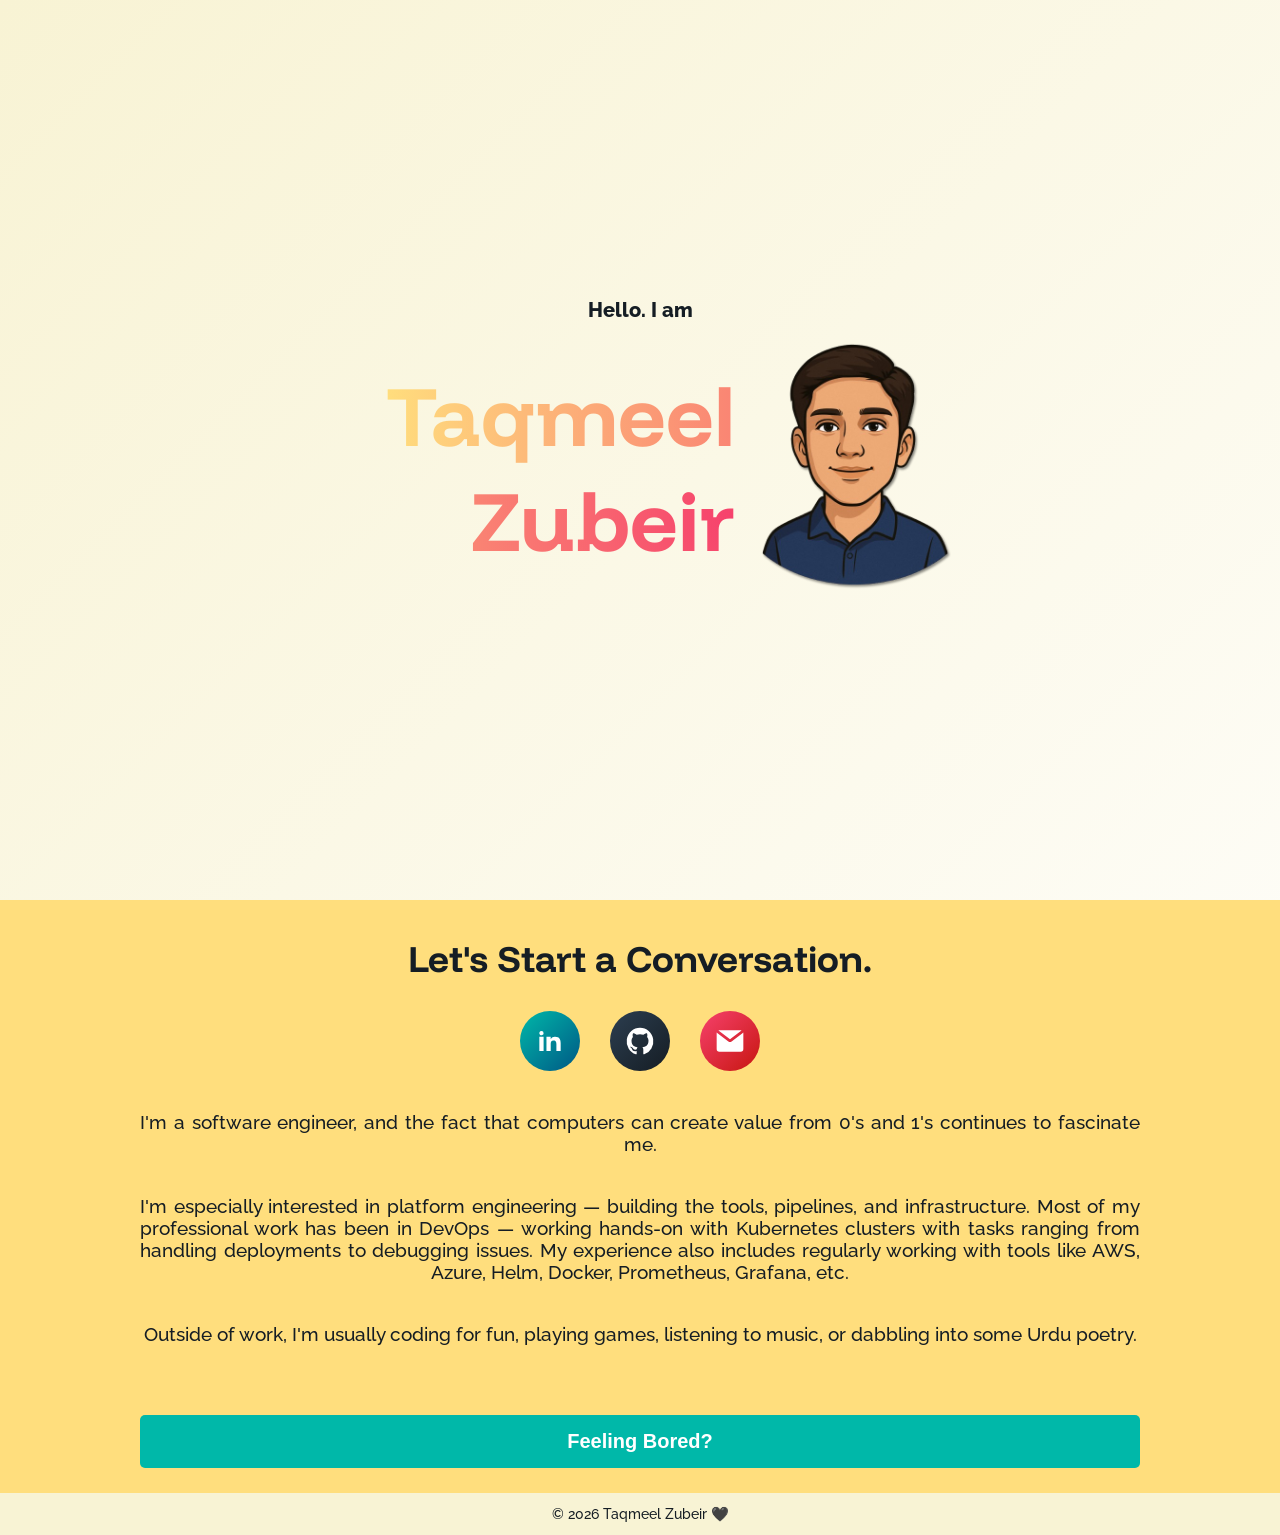
==== src/index.html @ 5e327a83 "feat(develop): update hero section with caricature" ====
<!DOCTYPE html>
<html lang="en">

<head>
    <meta charset="UTF-8" />
    <meta name="viewport" content="width=device-width, initial-scale=1.0" />
    <meta name="description" content="Taqmeel Zubeir - Software engineer passionate about creating value through code. Explore my work and connect with me." />
    <meta name="keywords" content="Taqmeel Zubeir, Software Engineer, Developer, DevOps, Programming" />
    <meta name="author" content="Taqmeel Zubeir" />
    <title>Taqmeel Zubeir</title>

    <link rel="icon" type="image/svg+xml" href="favicon.svg">
    <link rel="stylesheet" href="css/style.css">
    
    <link rel="canonical" href="https://taqmeelzube.ir">

    <link rel="preconnect" href="https://fonts.googleapis.com">
    <link rel="preconnect" href="https://fonts.gstatic.com" crossorigin>
    <link href="https://fonts.googleapis.com/css2?family=Funnel+Display:wght@800&family=Raleway:wght@100..900&display=swap" rel="stylesheet">

    <script type="application/ld+json">
        {
        "@context": "https://schema.org/",
        "@type": "Person",
        "name": "Taqmeel Zubeir",
        "url": "https://taqmeelzube.ir",
        "image": "",
        "sameAs": [
            "https://www.linkedin.com/in/taqmeel-zubeir",
            "https://github.com/z0o0p"
        ],
        "jobTitle": "Software Engineer"  
        }
    </script>
</head>

<body>
    <main>
        <section class="hero">
            <div class="container">
                <div class="hero-greeting">
                    <p>Hello. I am</p>
                </div>
                <div class="hero-main">
                    <div class="hero-content">
                        <h1><span class="name-gradient">Taqmeel Zubeir</span></h1>
                    </div>
                    <div class="hero-image">
                        <img src="assets/caricature.svg" id="bobble-head" alt="Taqmeel Zubeir caricature" />
                    </div>
                </div>
            </div>
        </section>

        <section class="cta">
            <div class="container">
                <h2>Let's Start a Conversation.</h2>
                <div class="cta-buttons">
                    <a href="https://linkedin.com/in/taqmeel-zubeir" class="cta-btn btn-linkedin" target="_blank" rel="noopener noreferrer" aria-label="Connect with me on LinkedIn"><svg class="w-[32px] h-[32px] text-gray-800 dark:text-white" aria-hidden="true" xmlns="http://www.w3.org/2000/svg" width="32" height="32" fill="currentColor" viewBox="0 0 24 24"><path fill-rule="evenodd" d="M12.51 8.796v1.697a3.738 3.738 0 0 1 3.288-1.684c3.455 0 4.202 2.16 4.202 4.97V19.5h-3.2v-5.072c0-1.21-.244-2.766-2.128-2.766-1.827 0-2.139 1.317-2.139 2.676V19.5h-3.19V8.796h3.168ZM7.2 6.106a1.61 1.61 0 0 1-.988 1.483 1.595 1.595 0 0 1-1.743-.348A1.607 1.607 0 0 1 5.6 4.5a1.601 1.601 0 0 1 1.6 1.606Z" clip-rule="evenodd"/><path d="M7.2 8.809H4V19.5h3.2V8.809Z"/></svg></a>
                    <a href="https://github.com/z0o0p" class="cta-btn btn-github" target="_blank" rel="noopener noreferrer" aria-label="View my GitHub profile"><svg class="w-[32px] h-[32px] text-gray-800 dark:text-white" aria-hidden="true" xmlns="http://www.w3.org/2000/svg" width="32" height="32" fill="currentColor" viewBox="0 0 24 24"><path fill-rule="evenodd" d="M12.006 2a9.847 9.847 0 0 0-6.484 2.44 10.32 10.32 0 0 0-3.393 6.17 10.48 10.48 0 0 0 1.317 6.955 10.045 10.045 0 0 0 5.4 4.418c.504.095.683-.223.683-.494 0-.245-.01-1.052-.014-1.908-2.78.62-3.366-1.21-3.366-1.21a2.711 2.711 0 0 0-1.11-1.5c-.907-.637.07-.621.07-.621.317.044.62.163.885.346.266.183.487.426.647.71.135.253.318.476.538.655a2.079 2.079 0 0 0 2.37.196c.045-.52.27-1.006.635-1.37-2.219-.259-4.554-1.138-4.554-5.07a4.022 4.022 0 0 1 1.031-2.75 3.77 3.77 0 0 1 .096-2.713s.839-.275 2.749 1.05a9.26 9.26 0 0 1 5.004 0c1.906-1.325 2.74-1.05 2.74-1.05.37.858.406 1.828.101 2.713a4.017 4.017 0 0 1 1.029 2.75c0 3.939-2.339 4.805-4.564 5.058a2.471 2.471 0 0 1 .679 1.897c0 1.372-.012 2.477-.012 2.814 0 .272.18.592.687.492a10.05 10.05 0 0 0 5.388-4.421 10.473 10.473 0 0 0 1.313-6.948 10.32 10.32 0 0 0-3.39-6.165A9.847 9.847 0 0 0 12.007 2Z" clip-rule="evenodd"/></svg></a>
                    <a href="mailto:talk@taqmeelzube.ir" class="cta-btn btn-email" aria-label="Send me an email"><svg class="w-[32px] h-[32px] text-gray-800 dark:text-white" aria-hidden="true" xmlns="http://www.w3.org/2000/svg" width="32" height="32" fill="currentColor" viewBox="0 0 24 24"><path d="M2.038 5.61A2.01 2.01 0 0 0 2 6v12a2 2 0 0 0 2 2h16a2 2 0 0 0 2-2V6c0-.12-.01-.238-.03-.352l-.866.65-7.89 6.032a2 2 0 0 1-2.429 0L2.884 6.288l-.846-.677Z"/><path d="M20.677 4.117A1.996 1.996 0 0 0 20 4H4c-.225 0-.44.037-.642.105l.758.607L12 10.742 19.9 4.7l.777-.583Z"/></svg></a>
                </div>
                <p>I'm a software engineer, and the fact that computers can create value from 0's and 1's continues to fascinate me.</p>
                <p>I'm especially interested in platform engineering — building the tools, pipelines, and infrastructure. Most of my professional work has been in DevOps — working hands-on with Kubernetes clusters with tasks ranging from handling deployments to debugging issues. My experience also includes regularly working with tools like AWS, Azure, Helm, Docker, Prometheus, Grafana, etc.</p>
                <p>Outside of work, I'm usually coding for fun, playing games, listening to music, or dabbling into some Urdu poetry.</p>
                <button class="bored-btn" onclick="toggleGame()" id="bored-button" aria-expanded="false">Feeling Bored?</button>
            </div>
        </section>

        <section class="game-section" id="game" aria-live="polite">
            <div class="container">
                <h2>Let's Play a Game.</h2>
                <p>It's a classic game of Tic-Tac-Toe. You are X, and I'm O.</p>
                <p class="disclaimer">I'll give you $100,000,000 in imaginary money if you win! **</p>
                <div class="tic-tac-toe" id="gameBoard" role="grid" aria-label="Tic-Tac-Toe game board">
                    <button class="cell" data-index="0" role="gridcell" aria-label="Row 1, Column 1"></button>
                    <button class="cell" data-index="1" role="gridcell" aria-label="Row 1, Column 2"></button>
                    <button class="cell" data-index="2" role="gridcell" aria-label="Row 1, Column 3"></button>
                    <button class="cell" data-index="3" role="gridcell" aria-label="Row 2, Column 1"></button>
                    <button class="cell" data-index="4" role="gridcell" aria-label="Row 2, Column 2"></button>
                    <button class="cell" data-index="5" role="gridcell" aria-label="Row 2, Column 3"></button>
                    <button class="cell" data-index="6" role="gridcell" aria-label="Row 3, Column 1"></button>
                    <button class="cell" data-index="7" role="gridcell" aria-label="Row 3, Column 2"></button>
                    <button class="cell" data-index="8" role="gridcell" aria-label="Row 3, Column 3"></button>
                </div>
                <div class="game-status" id="gameStatus" aria-live="assertive">Your turn! You are X</div>
                <button class="reset-btn" onclick="resetGame()">Reset Game</button>
                <p><small>** The game is just for fun — no actual money is being given away.</small></p>
            </div>
        </section>

        <footer>
            <p>©️ <span id="copyright-year"></span> Taqmeel Zubeir 🖤</p>
        </footer>
    </main>

    <script src="js/tictactoe.js"></script>
    <script src="js/main.js"></script>
</body>

</html>
---- src/css/style.css ----
:root {
    --cream: #F8F3D4;
    --red: #F6416C;
    --red-dark: #C71610;
    --teal: #00B8A9;
    --blue: #005885;
    --blue-dark: #2C3E50;
    --tarmac: #151D24;
    --yellow: #FFDE7D;
}

* {
    box-sizing: border-box;
    margin: 0;
    padding: 0;
}

body {
    background: linear-gradient(135deg, var(--cream), white);
    color: var(--tarmac);
    font-family: "Raleway", sans-serif;
    font-weight: 500;
    overflow-x: hidden;
}

footer {
    background-color: var(--cream);
    font-size: 0.9rem;
    font-weight: 500;
    padding: 12px;
    text-align: center;
}

html {
    scroll-behavior: smooth;
}

.bored-btn {
    background: var(--teal);
    border-radius: 5px;
    border: none;
    color: white;
    cursor: pointer;
    font-size: 1.25rem;
    font-weight: 800;
    margin-top: 30px;
    max-width: 1000px;
    padding: 15px;
    transition: transform 0.3s ease;
    width: 100%;
}

.bored-btn.hidden {
    opacity: 0;
    pointer-events: none;
}

.bored-btn:hover {
    transform: scale(1.02);
}

.btn-email {
    background: linear-gradient(135deg, var(--red), var(--red-dark));
}

.btn-github {
    background: linear-gradient(135deg, var(--blue-dark), var(--tarmac));
}

.btn-linkedin {
    background: linear-gradient(135deg, var(--teal), var(--blue));
}

.cell {
    align-items: center;
    background: white;
    border-radius: 12px;
    border: 2px solid var(--teal);
    cursor: pointer;
    display: flex;
    font-family: "Funnel Display", sans-serif;
    font-size: 2rem;
    font-weight: 600;
    height: 90px;
    justify-content: center;
    transition: transform 0.3s ease;
    width: 90px;
    -webkit-tap-highlight-color: transparent;
}

.cell.o {
    color: var(--teal);
}

.cell.win {
    background: var(--cream);
    box-shadow: 0 0 10px 3px var(--teal);
    transform: scale(1.025);
}

.cell.x {
    color: var(--red);
}

.cell:active {
    background: var(--cream);
    transform: scale(1.05);
}

.container {
    margin: 0 auto;
    max-width: 1200px;
    padding: 35px 22px 25px;
    text-align: center;
}

.cta {
    background: var(--yellow);
}

.cta h2 {
    font-family: "Funnel Display", sans-serif;
    font-size: 2.3rem;
    font-weight: 700;
}

.cta p {
    font-size: 1.2rem;
    margin: 40px auto;
    max-width: 1000px;
    text-align: justify;
    text-align-last: center;
}

.cta-btn {
    align-items: center;
    border-radius: 50%;
    color: white;
    display: inline-flex;
    height: 60px;
    justify-content: center;
    transition: transform 0.3s ease;
    width: 60px;
}

.cta-btn:hover {
    transform: scale(1.1);
}

.cta-buttons {
    display: flex;
    flex-wrap: wrap;
    gap: 30px;
    justify-content: center;
    margin: 30px 0;
}

.cta-buttons a {
    text-decoration: none;
}

.game-section {
    background-color: white;
    max-height: 0;
    opacity: 0;
    overflow: hidden;
    text-align: center;
    transition: all 0.5s ease;
}

.game-section h2 {
    color: var(--teal);
    font-family: "Funnel Display", sans-serif;
    font-size: 2.3rem;
    font-weight: 700;
    margin-bottom: 25px;
}

.game-section p {
    font-size: 1.2rem;
}

.game-section.active {
    max-height: 800px;
    opacity: 1;
}

.game-status {
    font-size: 1.15rem;
    font-weight: 800;
    margin: 15px;
}

.hero {
    align-items: center;
    display: flex;
    font-family: "Funnel Display", sans-serif;
    font-weight: 800;
    height: 100vh;
    justify-content: center;
}

.hero h1 {
    margin: 0;
    transition: background-position 0.2s ease;
}

.hero .container {
    align-items: center;
    display: flex;
    flex-direction: column;
    justify-content: center;
}

.hero-content {
    text-align: right;
    display: flex;
    flex-direction: column;
    justify-content: center;
}

.hero-greeting {
    font-family: "Raleway", sans-serif;
    font-size: 1.25rem;
    margin: 0;
    text-align: center;
}

.hero-image {
    display: flex;
    align-items: center;
    justify-content: center;
}

.hero-main {
    align-items: center;
    display: flex;
    gap: 1.5rem;
    justify-content: center;
    max-width: 625px;
}

#bobble-head {
    height: auto;
    max-height: 50vh;
    max-width: 35vh;
    width: 100%;
}

@media (max-width: 768px) {
    .hero-content {
        text-align: center;
    }

    .hero-image {
        display: none;
    }
}

.name-gradient {
    background: radial-gradient(circle, var(--red), var(--yellow));
    background-size: 200%;
    background-repeat: no-repeat;
    background-clip: text;
    -webkit-background-clip: text;
    -webkit-text-fill-color: transparent;
    font-size: clamp(4.5rem, 10vw, 5.25rem);
    animation: fadeInOnce 2.5s ease-out forwards;
}

.reset-btn {
    background: var(--red);
    border-radius: 5px;
    border: none;
    color: white;
    cursor: pointer;
    font-size: 1.25rem;
    font-weight: 800;
    margin: 10px;
    max-width: 300px;
    padding: 15px;
    width: 75%;
}

.tic-tac-toe {
    display: grid;
    gap: 10px;
    grid-template-columns: repeat(3, 1fr);
    margin: 25px auto;
    max-width: 300px;
}

@keyframes fadeInOnce {
    0% {
        opacity: 0;
        transform: translateY(20px);
    }

    100% {
        opacity: 1;
        transform: translateY(0);
    }
}
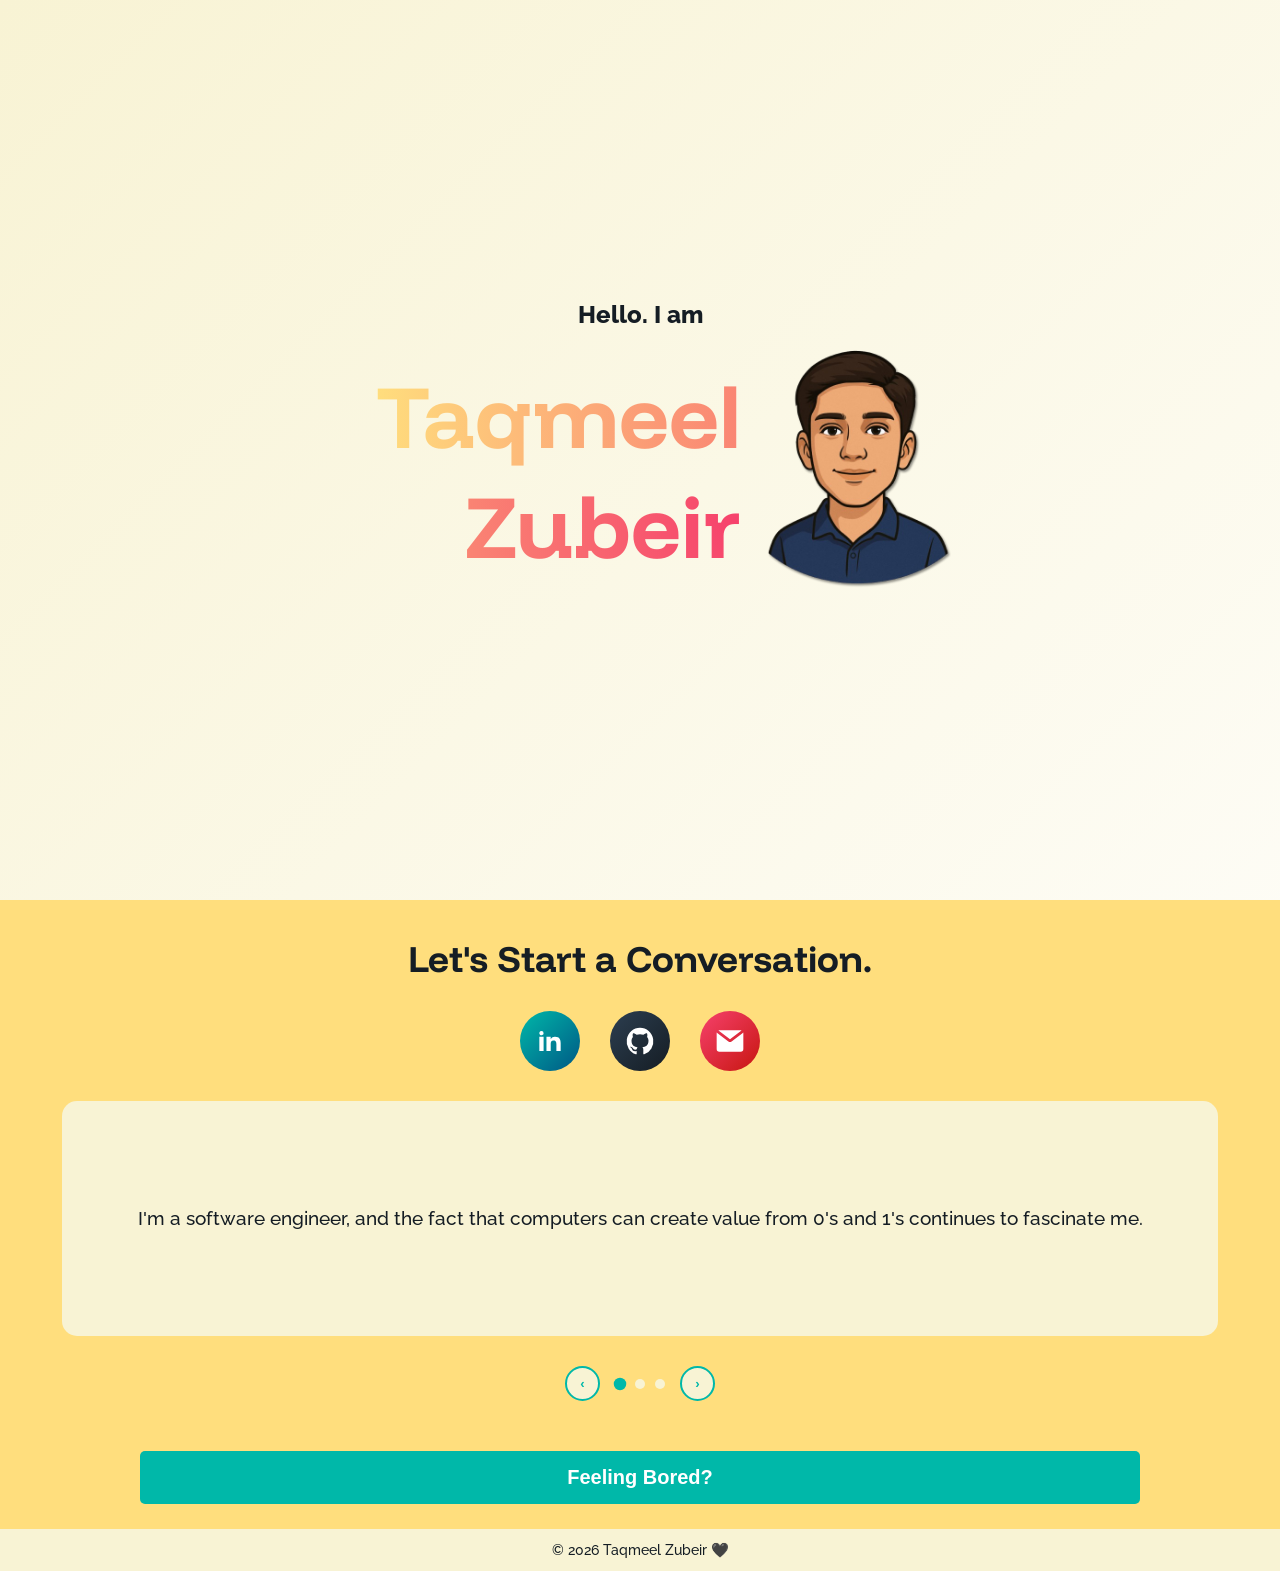
==== commit d12a7af6: "feat(develop): add carousel cards for cta section" ====
--- a/src/index.html
+++ b/src/index.html
@@ -56,14 +56,32 @@
             <div class="container">
                 <h2>Let's Start a Conversation.</h2>
                 <div class="cta-buttons">
-                    <a href="https://linkedin.com/in/taqmeel-zubeir" class="cta-btn btn-linkedin" target="_blank" rel="noopener noreferrer" aria-label="Connect with me on LinkedIn"><svg class="w-[32px] h-[32px] text-gray-800 dark:text-white" aria-hidden="true" xmlns="http://www.w3.org/2000/svg" width="32" height="32" fill="currentColor" viewBox="0 0 24 24"><path fill-rule="evenodd" d="M12.51 8.796v1.697a3.738 3.738 0 0 1 3.288-1.684c3.455 0 4.202 2.16 4.202 4.97V19.5h-3.2v-5.072c0-1.21-.244-2.766-2.128-2.766-1.827 0-2.139 1.317-2.139 2.676V19.5h-3.19V8.796h3.168ZM7.2 6.106a1.61 1.61 0 0 1-.988 1.483 1.595 1.595 0 0 1-1.743-.348A1.607 1.607 0 0 1 5.6 4.5a1.601 1.601 0 0 1 1.6 1.606Z" clip-rule="evenodd"/><path d="M7.2 8.809H4V19.5h3.2V8.809Z"/></svg></a>
-                    <a href="https://github.com/z0o0p" class="cta-btn btn-github" target="_blank" rel="noopener noreferrer" aria-label="View my GitHub profile"><svg class="w-[32px] h-[32px] text-gray-800 dark:text-white" aria-hidden="true" xmlns="http://www.w3.org/2000/svg" width="32" height="32" fill="currentColor" viewBox="0 0 24 24"><path fill-rule="evenodd" d="M12.006 2a9.847 9.847 0 0 0-6.484 2.44 10.32 10.32 0 0 0-3.393 6.17 10.48 10.48 0 0 0 1.317 6.955 10.045 10.045 0 0 0 5.4 4.418c.504.095.683-.223.683-.494 0-.245-.01-1.052-.014-1.908-2.78.62-3.366-1.21-3.366-1.21a2.711 2.711 0 0 0-1.11-1.5c-.907-.637.07-.621.07-.621.317.044.62.163.885.346.266.183.487.426.647.71.135.253.318.476.538.655a2.079 2.079 0 0 0 2.37.196c.045-.52.27-1.006.635-1.37-2.219-.259-4.554-1.138-4.554-5.07a4.022 4.022 0 0 1 1.031-2.75 3.77 3.77 0 0 1 .096-2.713s.839-.275 2.749 1.05a9.26 9.26 0 0 1 5.004 0c1.906-1.325 2.74-1.05 2.74-1.05.37.858.406 1.828.101 2.713a4.017 4.017 0 0 1 1.029 2.75c0 3.939-2.339 4.805-4.564 5.058a2.471 2.471 0 0 1 .679 1.897c0 1.372-.012 2.477-.012 2.814 0 .272.18.592.687.492a10.05 10.05 0 0 0 5.388-4.421 10.473 10.473 0 0 0 1.313-6.948 10.32 10.32 0 0 0-3.39-6.165A9.847 9.847 0 0 0 12.007 2Z" clip-rule="evenodd"/></svg></a>
-                    <a href="mailto:talk@taqmeelzube.ir" class="cta-btn btn-email" aria-label="Send me an email"><svg class="w-[32px] h-[32px] text-gray-800 dark:text-white" aria-hidden="true" xmlns="http://www.w3.org/2000/svg" width="32" height="32" fill="currentColor" viewBox="0 0 24 24"><path d="M2.038 5.61A2.01 2.01 0 0 0 2 6v12a2 2 0 0 0 2 2h16a2 2 0 0 0 2-2V6c0-.12-.01-.238-.03-.352l-.866.65-7.89 6.032a2 2 0 0 1-2.429 0L2.884 6.288l-.846-.677Z"/><path d="M20.677 4.117A1.996 1.996 0 0 0 20 4H4c-.225 0-.44.037-.642.105l.758.607L12 10.742 19.9 4.7l.777-.583Z"/></svg></a>
+                    <a href="https://linkedin.com/in/taqmeel-zubeir" class="cta-button button-linkedin" target="_blank" rel="noopener noreferrer" aria-label="Connect with me on LinkedIn"><svg class="w-[32px] h-[32px] text-gray-800 dark:text-white" aria-hidden="true" xmlns="http://www.w3.org/2000/svg" width="32" height="32" fill="currentColor" viewBox="0 0 24 24"><path fill-rule="evenodd" d="M12.51 8.796v1.697a3.738 3.738 0 0 1 3.288-1.684c3.455 0 4.202 2.16 4.202 4.97V19.5h-3.2v-5.072c0-1.21-.244-2.766-2.128-2.766-1.827 0-2.139 1.317-2.139 2.676V19.5h-3.19V8.796h3.168ZM7.2 6.106a1.61 1.61 0 0 1-.988 1.483 1.595 1.595 0 0 1-1.743-.348A1.607 1.607 0 0 1 5.6 4.5a1.601 1.601 0 0 1 1.6 1.606Z" clip-rule="evenodd"/><path d="M7.2 8.809H4V19.5h3.2V8.809Z"/></svg></a>
+                    <a href="https://github.com/z0o0p" class="cta-button button-github" target="_blank" rel="noopener noreferrer" aria-label="View my GitHub profile"><svg class="w-[32px] h-[32px] text-gray-800 dark:text-white" aria-hidden="true" xmlns="http://www.w3.org/2000/svg" width="32" height="32" fill="currentColor" viewBox="0 0 24 24"><path fill-rule="evenodd" d="M12.006 2a9.847 9.847 0 0 0-6.484 2.44 10.32 10.32 0 0 0-3.393 6.17 10.48 10.48 0 0 0 1.317 6.955 10.045 10.045 0 0 0 5.4 4.418c.504.095.683-.223.683-.494 0-.245-.01-1.052-.014-1.908-2.78.62-3.366-1.21-3.366-1.21a2.711 2.711 0 0 0-1.11-1.5c-.907-.637.07-.621.07-.621.317.044.62.163.885.346.266.183.487.426.647.71.135.253.318.476.538.655a2.079 2.079 0 0 0 2.37.196c.045-.52.27-1.006.635-1.37-2.219-.259-4.554-1.138-4.554-5.07a4.022 4.022 0 0 1 1.031-2.75 3.77 3.77 0 0 1 .096-2.713s.839-.275 2.749 1.05a9.26 9.26 0 0 1 5.004 0c1.906-1.325 2.74-1.05 2.74-1.05.37.858.406 1.828.101 2.713a4.017 4.017 0 0 1 1.029 2.75c0 3.939-2.339 4.805-4.564 5.058a2.471 2.471 0 0 1 .679 1.897c0 1.372-.012 2.477-.012 2.814 0 .272.18.592.687.492a10.05 10.05 0 0 0 5.388-4.421 10.473 10.473 0 0 0 1.313-6.948 10.32 10.32 0 0 0-3.39-6.165A9.847 9.847 0 0 0 12.007 2Z" clip-rule="evenodd"/></svg></a>
+                    <a href="mailto:talk@taqmeelzube.ir" class="cta-button button-email" aria-label="Send me an email"><svg class="w-[32px] h-[32px] text-gray-800 dark:text-white" aria-hidden="true" xmlns="http://www.w3.org/2000/svg" width="32" height="32" fill="currentColor" viewBox="0 0 24 24"><path d="M2.038 5.61A2.01 2.01 0 0 0 2 6v12a2 2 0 0 0 2 2h16a2 2 0 0 0 2-2V6c0-.12-.01-.238-.03-.352l-.866.65-7.89 6.032a2 2 0 0 1-2.429 0L2.884 6.288l-.846-.677Z"/><path d="M20.677 4.117A1.996 1.996 0 0 0 20 4H4c-.225 0-.44.037-.642.105l.758.607L12 10.742 19.9 4.7l.777-.583Z"/></svg></a>
                 </div>
-                <p>I'm a software engineer, and the fact that computers can create value from 0's and 1's continues to fascinate me.</p>
-                <p>I'm especially interested in platform engineering — building the tools, pipelines, and infrastructure. Most of my professional work has been in DevOps — working hands-on with Kubernetes clusters with tasks ranging from handling deployments to debugging issues. My experience also includes regularly working with tools like AWS, Azure, Helm, Docker, Prometheus, Grafana, etc.</p>
-                <p>Outside of work, I'm usually coding for fun, playing games, listening to music, or dabbling into some Urdu poetry.</p>
-                <button class="bored-btn" onclick="toggleGame()" id="bored-button" aria-expanded="false">Feeling Bored?</button>
+                <div class="carousel">
+                    <div class="carousel-card" id="passion-card">
+                        <p>I'm a software engineer, and the fact that computers can create value from 0's and 1's continues to fascinate me.</p>
+                    </div>
+                    <div class="carousel-card" id="expertise-card">
+                        <p>I'm especially interested in platform engineering — building the tools, pipelines, and infrastructure. Most of my professional work has been in DevOps — working hands-on with Kubernetes clusters with tasks ranging from handling deployments to debugging issues. My experience also includes regularly working with tools like AWS, Azure, Helm, Docker, Prometheus, Grafana, etc.</p>
+                    </div>
+                    <div class="carousel-card" id="interests-card">
+                        <p>Outside of work, I'm usually coding for fun, playing games, listening to music, or dabbling into some Urdu poetry.</p>
+                    </div>
+                </div>
+                <div class="nav-bar">
+                    <button class="nav-button" onclick="changeCarouselCurrentSlide(-1)">‹</button>
+                    <div class="carousel-dots">
+                        <button class="dot active" id="passion-dot"></button>
+                        <button class="dot" id="expertise-dot"></button>
+                        <button class="dot" id="interests-dot"></button>
+                    </div>
+                    <button class="nav-button" onclick="changeCarouselCurrentSlide(1)">›</button>
+                </div>
+                <button class="bored-button" onclick="toggleGame()" id="bored-button" aria-expanded="false">Feeling Bored?</button>
+                </div>
             </div>
         </section>
 
@@ -84,7 +102,7 @@
                     <button class="cell" data-index="8" role="gridcell" aria-label="Row 3, Column 3"></button>
                 </div>
                 <div class="game-status" id="gameStatus" aria-live="assertive">Your turn! You are X</div>
-                <button class="reset-btn" onclick="resetGame()">Reset Game</button>
+                <button class="reset-button" onclick="resetGame()">Reset Game</button>
                 <p><small>** The game is just for fun — no actual money is being given away.</small></p>
             </div>
         </section>
--- a/src/css/style.css
+++ b/src/css/style.css
@@ -35,39 +35,40 @@
     scroll-behavior: smooth;
 }
 
-.bored-btn {
+.bored-button {
     background: var(--teal);
     border-radius: 5px;
     border: none;
     color: white;
     cursor: pointer;
+    display: block;
     font-size: 1.25rem;
     font-weight: 800;
-    margin-top: 30px;
+    margin: 50px auto 0;
     max-width: 1000px;
     padding: 15px;
     transition: transform 0.3s ease;
     width: 100%;
 }
 
-.bored-btn.hidden {
+.bored-button.hidden {
     opacity: 0;
     pointer-events: none;
 }
 
-.bored-btn:hover {
+.bored-button:hover {
     transform: scale(1.02);
 }
 
-.btn-email {
+.button-email {
     background: linear-gradient(135deg, var(--red), var(--red-dark));
 }
 
-.btn-github {
+.button-github {
     background: linear-gradient(135deg, var(--blue-dark), var(--tarmac));
 }
 
-.btn-linkedin {
+.button-linkedin {
     background: linear-gradient(135deg, var(--teal), var(--blue));
 }
 
@@ -114,6 +115,30 @@
     text-align: center;
 }
 
+.carousel {
+    margin: 0 auto 30px;
+}
+
+.carousel-card {
+    align-items: center;
+    background: var(--cream);
+    border-radius: 15px;
+    display: flex;
+    font-size: 1.2rem;
+    height: 235px;
+    justify-content: center;
+    line-height: 1.75;
+    padding: 25px;
+    position: relative;
+    text-align: center;
+}
+
+.carousel-dots {
+    display: flex;
+    gap: 10px;
+    justify-content: center;
+}
+
 .cta {
     background: var(--yellow);
 }
@@ -124,15 +149,7 @@
     font-weight: 700;
 }
 
-.cta p {
-    font-size: 1.2rem;
-    margin: 40px auto;
-    max-width: 1000px;
-    text-align: justify;
-    text-align-last: center;
-}
-
-.cta-btn {
+.cta-button {
     align-items: center;
     border-radius: 50%;
     color: white;
@@ -143,7 +160,7 @@
     width: 60px;
 }
 
-.cta-btn:hover {
+.cta-button:hover {
     transform: scale(1.1);
 }
 
@@ -157,6 +174,20 @@
 
 .cta-buttons a {
     text-decoration: none;
+}
+
+.dot {
+    background: var(--cream);
+    border-radius: 50%;
+    border: none;
+    height: 10px;
+    transition: all 0.3s ease;
+    width: 10px;
+}
+
+.dot.active {
+    background: var(--teal);
+    transform: scale(1.25);
 }
 
 .game-section {
@@ -221,7 +252,7 @@
 
 .hero-greeting {
     font-family: "Raleway", sans-serif;
-    font-size: 1.25rem;
+    font-size: 1.5rem;
     margin: 0;
     text-align: center;
 }
@@ -245,16 +276,6 @@
     max-height: 50vh;
     max-width: 35vh;
     width: 100%;
-}
-
-@media (max-width: 768px) {
-    .hero-content {
-        text-align: center;
-    }
-
-    .hero-image {
-        display: none;
-    }
 }
 
 .name-gradient {
@@ -264,11 +285,48 @@
     background-clip: text;
     -webkit-background-clip: text;
     -webkit-text-fill-color: transparent;
-    font-size: clamp(4.5rem, 10vw, 5.25rem);
+    font-size: clamp(4.75rem, 10vw, 5.5rem);
     animation: fadeInOnce 2.5s ease-out forwards;
 }
 
-.reset-btn {
+.nav-bar {
+    align-items: center;
+    display: flex;
+    gap: 15px;
+    justify-content: center;
+    margin-top: 20px;
+}
+
+.nav-button {
+    align-items: center;
+    background: var(--cream);
+    backdrop-filter: blur(10px);
+    border-radius: 50%;
+    border: 2px solid var(--teal);
+    color: var(--teal);
+    cursor: pointer;
+    font-weight: 800;
+    height: 35px;
+    justify-content: center;
+    transition: all 0.3s ease;
+    width: 35px;
+}
+
+.nav-button:hover {
+    background: var(--teal);
+    color: var(--cream);
+    transform: scale(1.1);
+}
+
+.nav-button:disabled {
+    background: rgba(255, 255, 255, 0.5);
+    border-color: #ccc;
+    color: #ccc;
+    cursor: not-allowed;
+    transform: none;
+}
+
+.reset-button {
     background: var(--red);
     border-radius: 5px;
     border: none;
@@ -301,3 +359,17 @@
         transform: translateY(0);
     }
 }
+
+@media (max-width: 768px) {
+    .carousel-card {
+        height: 500px;
+    }
+
+    .hero-content {
+        text-align: center;
+    }
+
+    .hero-image {
+        display: none;
+    }
+}
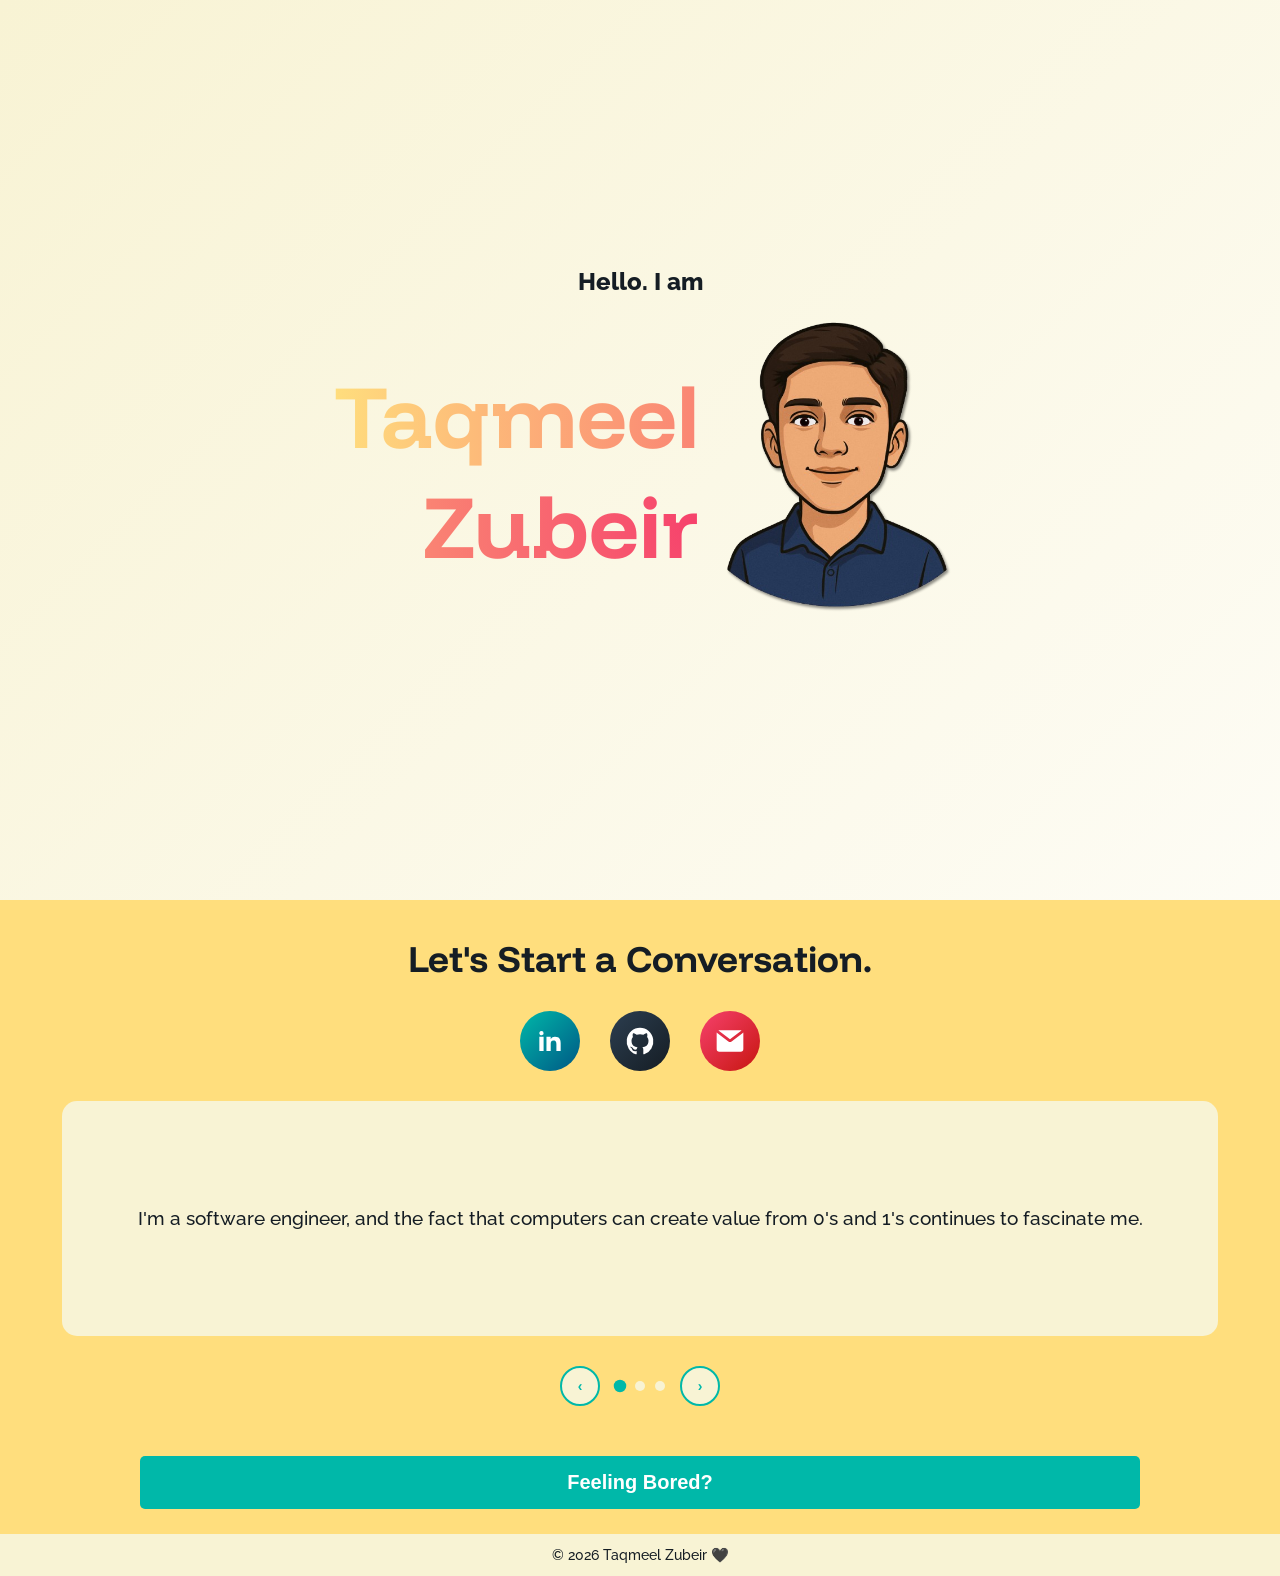
==== commit bcbbe825: "feat(develop): add eye movement to caricature" ====
--- a/src/index.html
+++ b/src/index.html
@@ -4,7 +4,7 @@
 <head>
     <meta charset="UTF-8" />
     <meta name="viewport" content="width=device-width, initial-scale=1.0" />
-    <meta name="description" content="Taqmeel Zubeir - Software engineer passionate about creating value through code. Explore my work and connect with me." />
+    <meta name="description" content="Software engineer passionate about creating value through code. Explore my work and connect with me." />
     <meta name="keywords" content="Taqmeel Zubeir, Software Engineer, Developer, DevOps, Programming" />
     <meta name="author" content="Taqmeel Zubeir" />
     <title>Taqmeel Zubeir</title>
@@ -46,7 +46,23 @@
                         <h1><span class="name-gradient">Taqmeel Zubeir</span></h1>
                     </div>
                     <div class="hero-image">
-                        <img src="assets/caricature.svg" id="bobble-head" alt="Taqmeel Zubeir caricature" />
+                        <img src="assets/caricature.svg" alt="Taqmeel Zubeir's caricature"/>
+                        <svg viewBox="0 0 408 612" xmlns="http://www.w3.org/2000/svg">
+                            <ellipse cx="145.866" cy="220.742" rx="18.313" ry="7.239" fill="#ede9e9" />
+                            <ellipse cx="241.101" cy="219.45" rx="18.567" ry="7.187" fill="#ede9e9" />
+                        </svg>
+                        <svg id="pupils-overlay" viewBox="0 0 408 612" xmlns="http://www.w3.org/2000/svg">
+                            <g id="left-pupil" transform="matrix(1.166858, 0, 0, 1.116182, -24.180632, -30.074436)">
+                            <ellipse cx="145.314" cy="224.764" rx="7.268" ry="7.071" fill="#2f1111" />
+                            <ellipse cx="145.23" cy="224.759" rx="5.545" ry="5.263" fill="#0b0202" />
+                            <ellipse cx="147.506" cy="222.479" rx="1.323" ry="1.284" fill="#fff" />
+                            </g>
+                            <g id="right-pupil" transform="matrix(1.130275, 0, 0, 1.107701, 77.177925, -29.199339)">
+                            <ellipse cx="145.314" cy="224.764" rx="7.268" ry="7.071" fill="#2f1111" />
+                            <ellipse cx="145.23" cy="224.759" rx="5.545" ry="5.263" fill="#0b0202" />
+                            <ellipse cx="147.506" cy="222.479" rx="1.323" ry="1.284" fill="#fff" />
+                            </g>
+                        </svg>
                     </div>
                 </div>
             </div>
@@ -108,10 +124,11 @@
         </section>
 
         <footer>
-            <p>©️ <span id="copyright-year"></span> Taqmeel Zubeir 🖤</p>
+            <p>© <span id="copyright-year"></span> Taqmeel Zubeir 🖤</p>
         </footer>
     </main>
 
+    <script src="js/caricature.js"></script>
     <script src="js/tictactoe.js"></script>
     <script src="js/main.js"></script>
 </body>
--- a/src/css/style.css
+++ b/src/css/style.css
@@ -131,6 +131,11 @@
     padding: 25px;
     position: relative;
     text-align: center;
+    transition: transform 0.3s ease;
+}
+
+.carousel-card:hover {
+    transform: scale(1.01);
 }
 
 .carousel-dots {
@@ -196,7 +201,7 @@
     opacity: 0;
     overflow: hidden;
     text-align: center;
-    transition: all 0.5s ease;
+    transition: all 0.3s ease;
 }
 
 .game-section h2 {
@@ -233,7 +238,7 @@
 
 .hero h1 {
     margin: 0;
-    transition: background-position 0.2s ease;
+    transition: background-position 0.3s ease;
 }
 
 .hero .container {
@@ -258,9 +263,23 @@
 }
 
 .hero-image {
-    display: flex;
-    align-items: center;
-    justify-content: center;
+    align-items: center;
+    display: inline-block;
+    justify-content: center;
+    position: relative;
+}
+
+.hero-image img {
+  height: auto;
+  width: 100%;
+}
+
+.hero-image svg {
+  height: 100%;
+  inset: 0;
+  pointer-events: none;
+  position: absolute;
+  width: 100%;
 }
 
 .hero-main {
@@ -305,11 +324,12 @@
     border: 2px solid var(--teal);
     color: var(--teal);
     cursor: pointer;
-    font-weight: 800;
-    height: 35px;
+    font-size: 14px;
+    font-weight: 800;
+    height: 40px;
     justify-content: center;
     transition: all 0.3s ease;
-    width: 35px;
+    width: 40px;
 }
 
 .nav-button:hover {
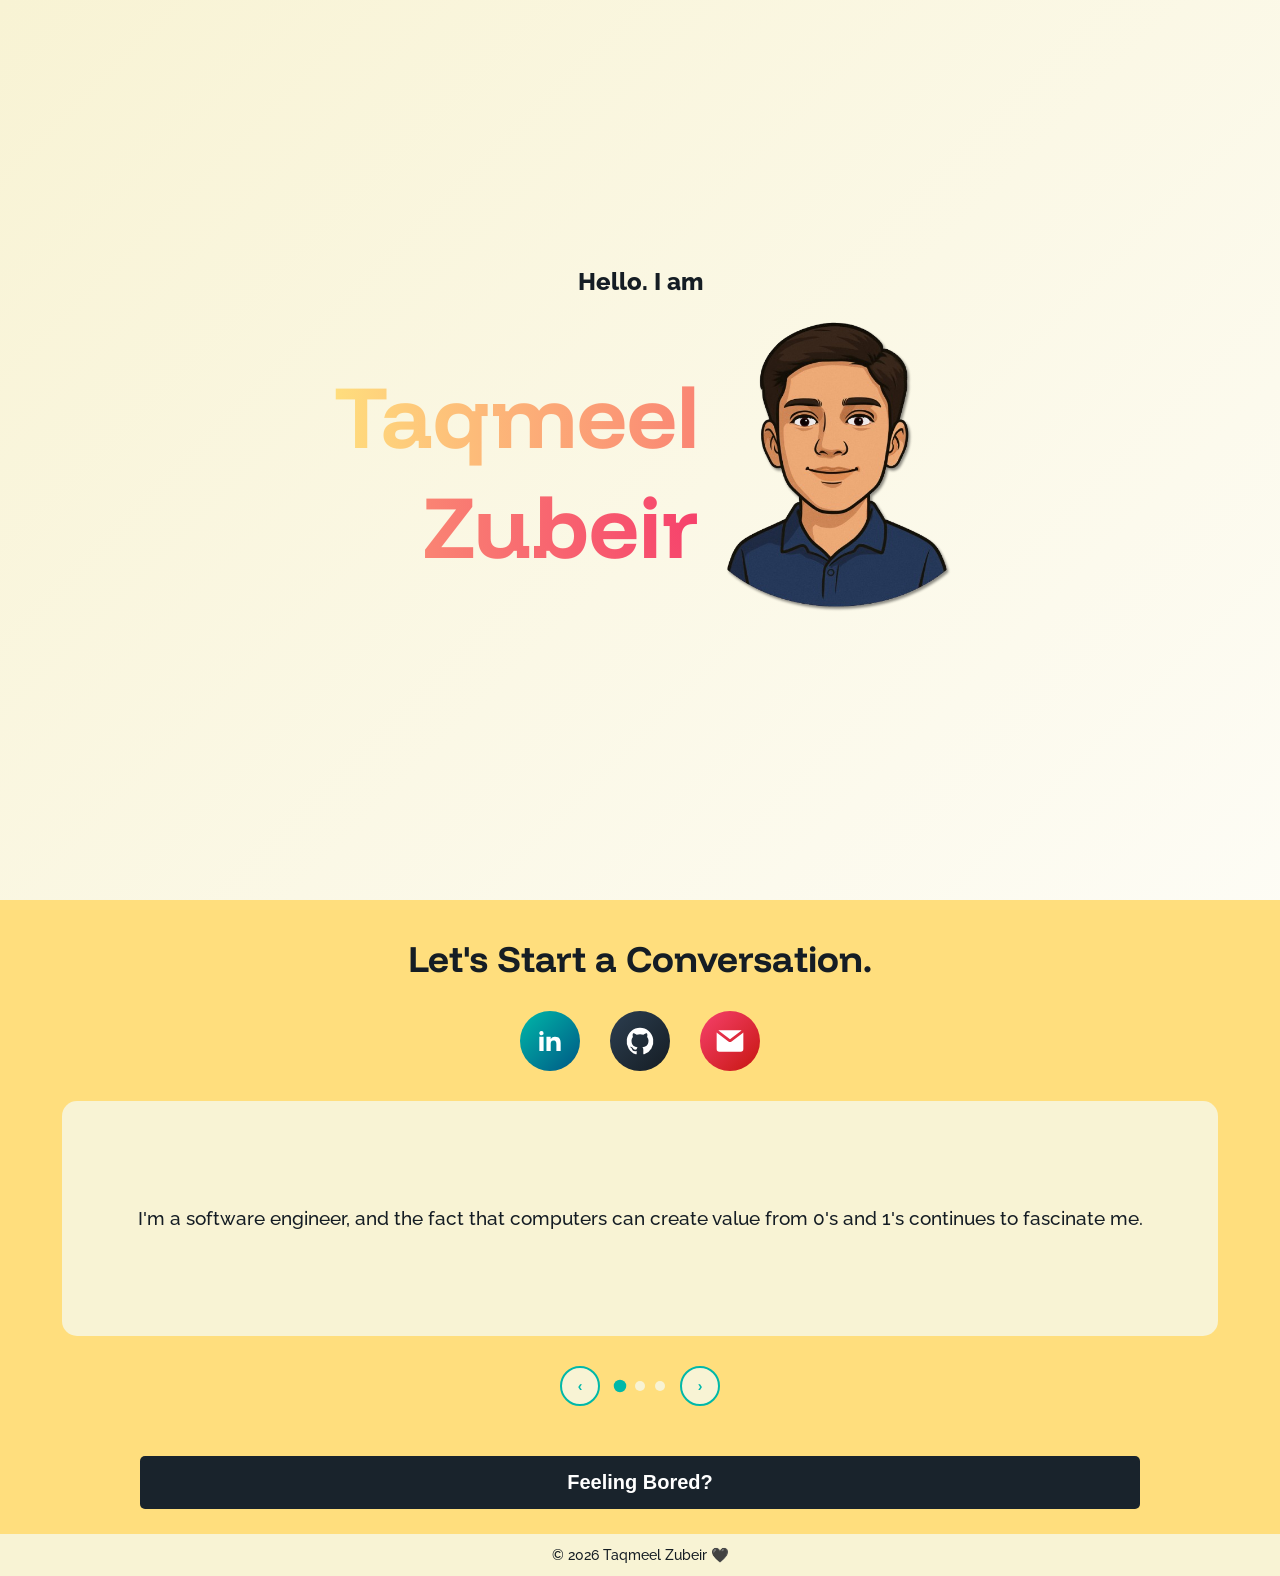
==== commit c993fb0e: "chore(develop): add chages to improve accessibility" ====
--- a/src/index.html
+++ b/src/index.html
@@ -10,11 +10,10 @@
     <title>Taqmeel Zubeir</title>
 
     <link rel="icon" type="image/svg+xml" href="favicon.svg">
+    <link rel="preload" href="css/style.css" as="style">
     <link rel="stylesheet" href="css/style.css">
-    
     <link rel="canonical" href="https://taqmeelzube.ir">
-
-    <link rel="preconnect" href="https://fonts.googleapis.com">
+    <link rel="preconnect" href="https://fonts.googleapis.com" crossorigin>
     <link rel="preconnect" href="https://fonts.gstatic.com" crossorigin>
     <link href="https://fonts.googleapis.com/css2?family=Funnel+Display:wght@800&family=Raleway:wght@100..900&display=swap" rel="stylesheet">
 
@@ -46,21 +45,21 @@
                         <h1><span class="name-gradient">Taqmeel Zubeir</span></h1>
                     </div>
                     <div class="hero-image">
-                        <img src="assets/caricature.svg" alt="Taqmeel Zubeir's caricature"/>
+                        <img src="assets/caricature.svg" alt="Taqmeel's caricature" loading="lazy" decoding="async"/>
                         <svg viewBox="0 0 408 612" xmlns="http://www.w3.org/2000/svg">
                             <ellipse cx="145.866" cy="220.742" rx="18.313" ry="7.239" fill="#ede9e9" />
                             <ellipse cx="241.101" cy="219.45" rx="18.567" ry="7.187" fill="#ede9e9" />
                         </svg>
                         <svg id="pupils-overlay" viewBox="0 0 408 612" xmlns="http://www.w3.org/2000/svg">
                             <g id="left-pupil" transform="matrix(1.166858, 0, 0, 1.116182, -24.180632, -30.074436)">
-                            <ellipse cx="145.314" cy="224.764" rx="7.268" ry="7.071" fill="#2f1111" />
-                            <ellipse cx="145.23" cy="224.759" rx="5.545" ry="5.263" fill="#0b0202" />
-                            <ellipse cx="147.506" cy="222.479" rx="1.323" ry="1.284" fill="#fff" />
+                                <ellipse cx="145.314" cy="224.764" rx="7.268" ry="7.071" fill="#2f1111" />
+                                <ellipse cx="145.23" cy="224.759" rx="5.545" ry="5.263" fill="#0b0202" />
+                                <ellipse cx="147.506" cy="222.479" rx="1.323" ry="1.284" fill="#fff" />
                             </g>
                             <g id="right-pupil" transform="matrix(1.130275, 0, 0, 1.107701, 77.177925, -29.199339)">
-                            <ellipse cx="145.314" cy="224.764" rx="7.268" ry="7.071" fill="#2f1111" />
-                            <ellipse cx="145.23" cy="224.759" rx="5.545" ry="5.263" fill="#0b0202" />
-                            <ellipse cx="147.506" cy="222.479" rx="1.323" ry="1.284" fill="#fff" />
+                                <ellipse cx="145.314" cy="224.764" rx="7.268" ry="7.071" fill="#2f1111" />
+                                <ellipse cx="145.23" cy="224.759" rx="5.545" ry="5.263" fill="#0b0202" />
+                                <ellipse cx="147.506" cy="222.479" rx="1.323" ry="1.284" fill="#fff" />
                             </g>
                         </svg>
                     </div>
@@ -72,32 +71,45 @@
             <div class="container">
                 <h2>Let's Start a Conversation.</h2>
                 <div class="cta-buttons">
-                    <a href="https://linkedin.com/in/taqmeel-zubeir" class="cta-button button-linkedin" target="_blank" rel="noopener noreferrer" aria-label="Connect with me on LinkedIn"><svg class="w-[32px] h-[32px] text-gray-800 dark:text-white" aria-hidden="true" xmlns="http://www.w3.org/2000/svg" width="32" height="32" fill="currentColor" viewBox="0 0 24 24"><path fill-rule="evenodd" d="M12.51 8.796v1.697a3.738 3.738 0 0 1 3.288-1.684c3.455 0 4.202 2.16 4.202 4.97V19.5h-3.2v-5.072c0-1.21-.244-2.766-2.128-2.766-1.827 0-2.139 1.317-2.139 2.676V19.5h-3.19V8.796h3.168ZM7.2 6.106a1.61 1.61 0 0 1-.988 1.483 1.595 1.595 0 0 1-1.743-.348A1.607 1.607 0 0 1 5.6 4.5a1.601 1.601 0 0 1 1.6 1.606Z" clip-rule="evenodd"/><path d="M7.2 8.809H4V19.5h3.2V8.809Z"/></svg></a>
-                    <a href="https://github.com/z0o0p" class="cta-button button-github" target="_blank" rel="noopener noreferrer" aria-label="View my GitHub profile"><svg class="w-[32px] h-[32px] text-gray-800 dark:text-white" aria-hidden="true" xmlns="http://www.w3.org/2000/svg" width="32" height="32" fill="currentColor" viewBox="0 0 24 24"><path fill-rule="evenodd" d="M12.006 2a9.847 9.847 0 0 0-6.484 2.44 10.32 10.32 0 0 0-3.393 6.17 10.48 10.48 0 0 0 1.317 6.955 10.045 10.045 0 0 0 5.4 4.418c.504.095.683-.223.683-.494 0-.245-.01-1.052-.014-1.908-2.78.62-3.366-1.21-3.366-1.21a2.711 2.711 0 0 0-1.11-1.5c-.907-.637.07-.621.07-.621.317.044.62.163.885.346.266.183.487.426.647.71.135.253.318.476.538.655a2.079 2.079 0 0 0 2.37.196c.045-.52.27-1.006.635-1.37-2.219-.259-4.554-1.138-4.554-5.07a4.022 4.022 0 0 1 1.031-2.75 3.77 3.77 0 0 1 .096-2.713s.839-.275 2.749 1.05a9.26 9.26 0 0 1 5.004 0c1.906-1.325 2.74-1.05 2.74-1.05.37.858.406 1.828.101 2.713a4.017 4.017 0 0 1 1.029 2.75c0 3.939-2.339 4.805-4.564 5.058a2.471 2.471 0 0 1 .679 1.897c0 1.372-.012 2.477-.012 2.814 0 .272.18.592.687.492a10.05 10.05 0 0 0 5.388-4.421 10.473 10.473 0 0 0 1.313-6.948 10.32 10.32 0 0 0-3.39-6.165A9.847 9.847 0 0 0 12.007 2Z" clip-rule="evenodd"/></svg></a>
-                    <a href="mailto:talk@taqmeelzube.ir" class="cta-button button-email" aria-label="Send me an email"><svg class="w-[32px] h-[32px] text-gray-800 dark:text-white" aria-hidden="true" xmlns="http://www.w3.org/2000/svg" width="32" height="32" fill="currentColor" viewBox="0 0 24 24"><path d="M2.038 5.61A2.01 2.01 0 0 0 2 6v12a2 2 0 0 0 2 2h16a2 2 0 0 0 2-2V6c0-.12-.01-.238-.03-.352l-.866.65-7.89 6.032a2 2 0 0 1-2.429 0L2.884 6.288l-.846-.677Z"/><path d="M20.677 4.117A1.996 1.996 0 0 0 20 4H4c-.225 0-.44.037-.642.105l.758.607L12 10.742 19.9 4.7l.777-.583Z"/></svg></a>
+                    <a href="https://linkedin.com/in/taqmeel-zubeir" class="cta-button button-linkedin" target="_blank" rel="noopener noreferrer" aria-label="Connect with me on LinkedIn">
+                        <svg class="w-[32px] h-[32px]" aria-hidden="true" xmlns="http://www.w3.org/2000/svg" width="32" height="32" fill="currentColor" viewBox="0 0 24 24">
+                            <path fill-rule="evenodd" d="M12.51 8.796v1.697a3.738 3.738 0 0 1 3.288-1.684c3.455 0 4.202 2.16 4.202 4.97V19.5h-3.2v-5.072c0-1.21-.244-2.766-2.128-2.766-1.827 0-2.139 1.317-2.139 2.676V19.5h-3.19V8.796h3.168ZM7.2 6.106a1.61 1.61 0 0 1-.988 1.483 1.595 1.595 0 0 1-1.743-.348A1.607 1.607 0 0 1 5.6 4.5a1.601 1.601 0 0 1 1.6 1.606Z" clip-rule="evenodd"/>
+                            <path d="M7.2 8.809H4V19.5h3.2V8.809Z"/>
+                        </svg>
+                    </a>
+                    <a href="https://github.com/z0o0p" class="cta-button button-github" target="_blank" rel="noopener noreferrer" aria-label="View my GitHub profile">
+                        <svg class="w-[32px] h-[32px]" aria-hidden="true" xmlns="http://www.w3.org/2000/svg" width="32" height="32" fill="currentColor" viewBox="0 0 24 24">
+                            <path fill-rule="evenodd" d="M12.006 2a9.847 9.847 0 0 0-6.484 2.44 10.32 10.32 0 0 0-3.393 6.17 10.48 10.48 0 0 0 1.317 6.955 10.045 10.045 0 0 0 5.4 4.418c.504.095.683-.223.683-.494 0-.245-.01-1.052-.014-1.908-2.78.62-3.366-1.21-3.366-1.21a2.711 2.711 0 0 0-1.11-1.5c-.907-.637.07-.621.07-.621.317.044.62.163.885.346.266.183.487.426.647.71.135.253.318.476.538.655a2.079 2.079 0 0 0 2.37.196c.045-.52.27-1.006.635-1.37-2.219-.259-4.554-1.138-4.554-5.07a4.022 4.022 0 0 1 1.031-2.75 3.77 3.77 0 0 1 .096-2.713s.839-.275 2.749 1.05a9.26 9.26 0 0 1 5.004 0c1.906-1.325 2.74-1.05 2.74-1.05.37.858.406 1.828.101 2.713a4.017 4.017 0 0 1 1.029 2.75c0 3.939-2.339 4.805-4.564 5.058a2.471 2.471 0 0 1 .679 1.897c0 1.372-.012 2.477-.012 2.814 0 .272.18.592.687.492a10.05 10.05 0 0 0 5.388-4.421 10.473 10.473 0 0 0 1.313-6.948 10.32 10.32 0 0 0-3.39-6.165A9.847 9.847 0 0 0 12.007 2Z" clip-rule="evenodd"/>
+                        </svg>
+                    </a>
+                    <a href="mailto:talk@taqmeelzube.ir" class="cta-button button-email" aria-label="Send me an email">
+                        <svg class="w-[32px] h-[32px]" aria-hidden="true" xmlns="http://www.w3.org/2000/svg" width="32" height="32" fill="currentColor" viewBox="0 0 24 24">
+                            <path d="M2.038 5.61A2.01 2.01 0 0 0 2 6v12a2 2 0 0 0 2 2h16a2 2 0 0 0 2-2V6c0-.12-.01-.238-.03-.352l-.866.65-7.89 6.032a2 2 0 0 1-2.429 0L2.884 6.288l-.846-.677Z"/>
+                            <path d="M20.677 4.117A1.996 1.996 0 0 0 20 4H4c-.225 0-.44.037-.642.105l.758.607L12 10.742 19.9 4.7l.777-.583Z"/>
+                        </svg>
+                    </a>
                 </div>
-                <div class="carousel">
-                    <div class="carousel-card" id="passion-card">
+                <div class="carousel" role="region" aria-label="About me carousel">
+                    <div class="carousel-card active" id="passion-card" aria-hidden="false">
                         <p>I'm a software engineer, and the fact that computers can create value from 0's and 1's continues to fascinate me.</p>
                     </div>
-                    <div class="carousel-card" id="expertise-card">
+                    <div class="carousel-card" id="expertise-card" aria-hidden="true">
                         <p>I'm especially interested in platform engineering — building the tools, pipelines, and infrastructure. Most of my professional work has been in DevOps — working hands-on with Kubernetes clusters with tasks ranging from handling deployments to debugging issues. My experience also includes regularly working with tools like AWS, Azure, Helm, Docker, Prometheus, Grafana, etc.</p>
                     </div>
-                    <div class="carousel-card" id="interests-card">
+                    <div class="carousel-card" id="interests-card" aria-hidden="true">
                         <p>Outside of work, I'm usually coding for fun, playing games, listening to music, or dabbling into some Urdu poetry.</p>
                     </div>
                 </div>
-                <div class="nav-bar">
-                    <button class="nav-button" onclick="changeCarouselCurrentSlide(-1)">‹</button>
+                <nav class="nav-bar" aria-label="Carousel navigation">
+                    <button class="nav-button" onclick="changeCarouselCurrentSlide(-1)" aria-label="Previous slide">‹</button>
                     <div class="carousel-dots">
-                        <button class="dot active" id="passion-dot"></button>
-                        <button class="dot" id="expertise-dot"></button>
-                        <button class="dot" id="interests-dot"></button>
+                        <button class="dot active" id="passion-dot" role="button" aria-label="Passion slide" aria-current="true" tabindex="0"></button>
+                        <button class="dot" id="expertise-dot" role="button" aria-label="Expertise slide" tabindex="0"></button>
+                        <button class="dot" id="interests-dot" role="button" aria-label="Interests slide" tabindex="0"></button>
                     </div>
-                    <button class="nav-button" onclick="changeCarouselCurrentSlide(1)">›</button>
-                </div>
-                <button class="bored-button" onclick="toggleGame()" id="bored-button" aria-expanded="false">Feeling Bored?</button>
-                </div>
+                    <button class="nav-button" onclick="changeCarouselCurrentSlide(1)" aria-label="Next slide">›</button>
+                </nav>
+                <button class="bored-button" onclick="toggleGame()" id="bored-button" aria-expanded="false" aria-controls="game">Feeling Bored?</button>
             </div>
         </section>
 
@@ -118,7 +130,7 @@
                     <button class="cell" data-index="8" role="gridcell" aria-label="Row 3, Column 3"></button>
                 </div>
                 <div class="game-status" id="gameStatus" aria-live="assertive">Your turn! You are X</div>
-                <button class="reset-button" onclick="resetGame()">Reset Game</button>
+                <button class="reset-button" onclick="resetGame()" aria-label="Reset the Tic-Tac-Toe game">Reset Game</button>
                 <p><small>** The game is just for fun — no actual money is being given away.</small></p>
             </div>
         </section>
@@ -128,9 +140,9 @@
         </footer>
     </main>
 
-    <script src="js/caricature.js"></script>
-    <script src="js/tictactoe.js"></script>
-    <script src="js/main.js"></script>
+    <script src="js/caricature.js" defer></script>
+    <script src="js/tictactoe.js" defer></script>
+    <script src="js/main.js" defer></script>
 </body>
 
 </html>
--- a/src/css/style.css
+++ b/src/css/style.css
@@ -6,6 +6,7 @@
     --blue: #005885;
     --blue-dark: #2C3E50;
     --tarmac: #151D24;
+    --tarmac-light: #19232C;
     --yellow: #FFDE7D;
 }
 
@@ -36,7 +37,7 @@
 }
 
 .bored-button {
-    background: var(--teal);
+    background: var(--tarmac-light);
     border-radius: 5px;
     border: none;
     color: white;
@@ -57,6 +58,7 @@
 }
 
 .bored-button:hover {
+    background: var(--tarmac);
     transform: scale(1.02);
 }
 
--- a/src/css/style.css
+++ b/src/css/style.css
@@ -6,6 +6,7 @@
     --blue: #005885;
     --blue-dark: #2C3E50;
     --tarmac: #151D24;
+    --tarmac-light: #19232C;
     --yellow: #FFDE7D;
 }
 
@@ -36,7 +37,7 @@
 }
 
 .bored-button {
-    background: var(--teal);
+    background: var(--tarmac-light);
     border-radius: 5px;
     border: none;
     color: white;
@@ -57,6 +58,7 @@
 }
 
 .bored-button:hover {
+    background: var(--tarmac);
     transform: scale(1.02);
 }
 
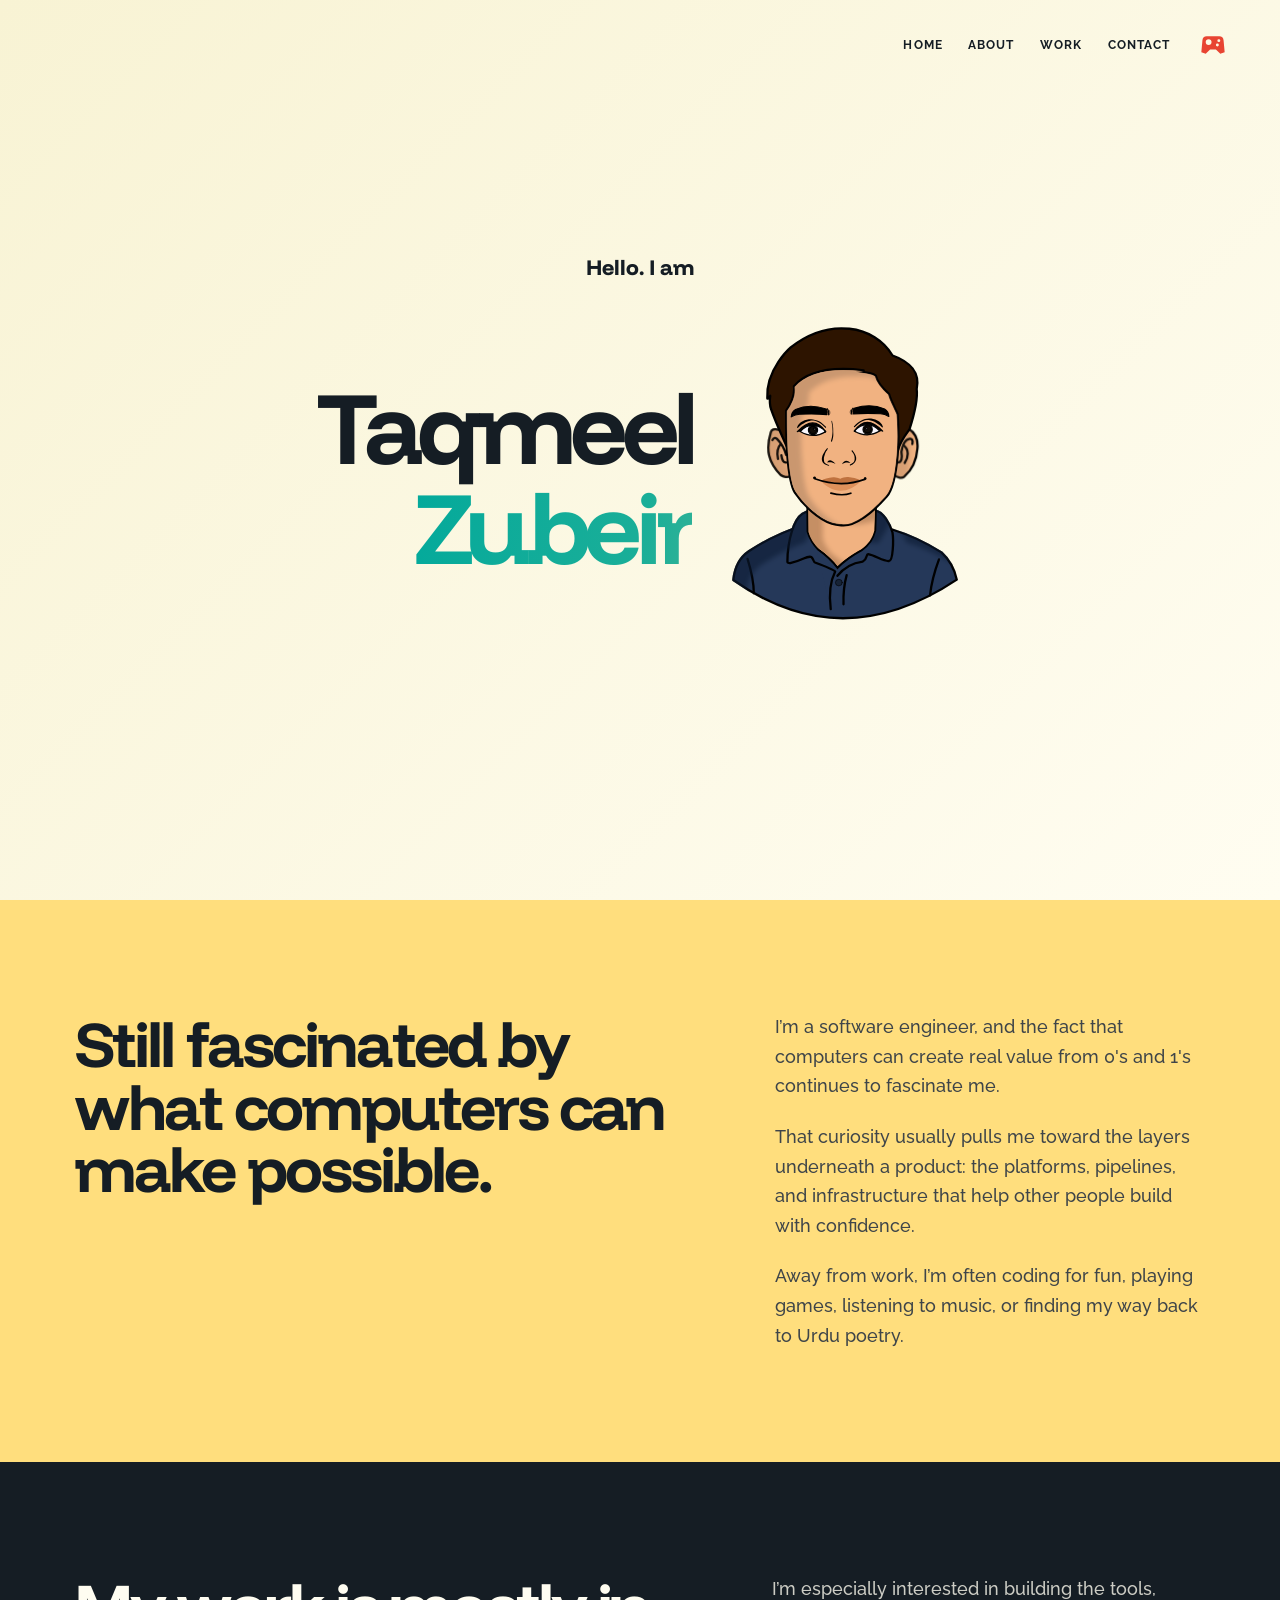
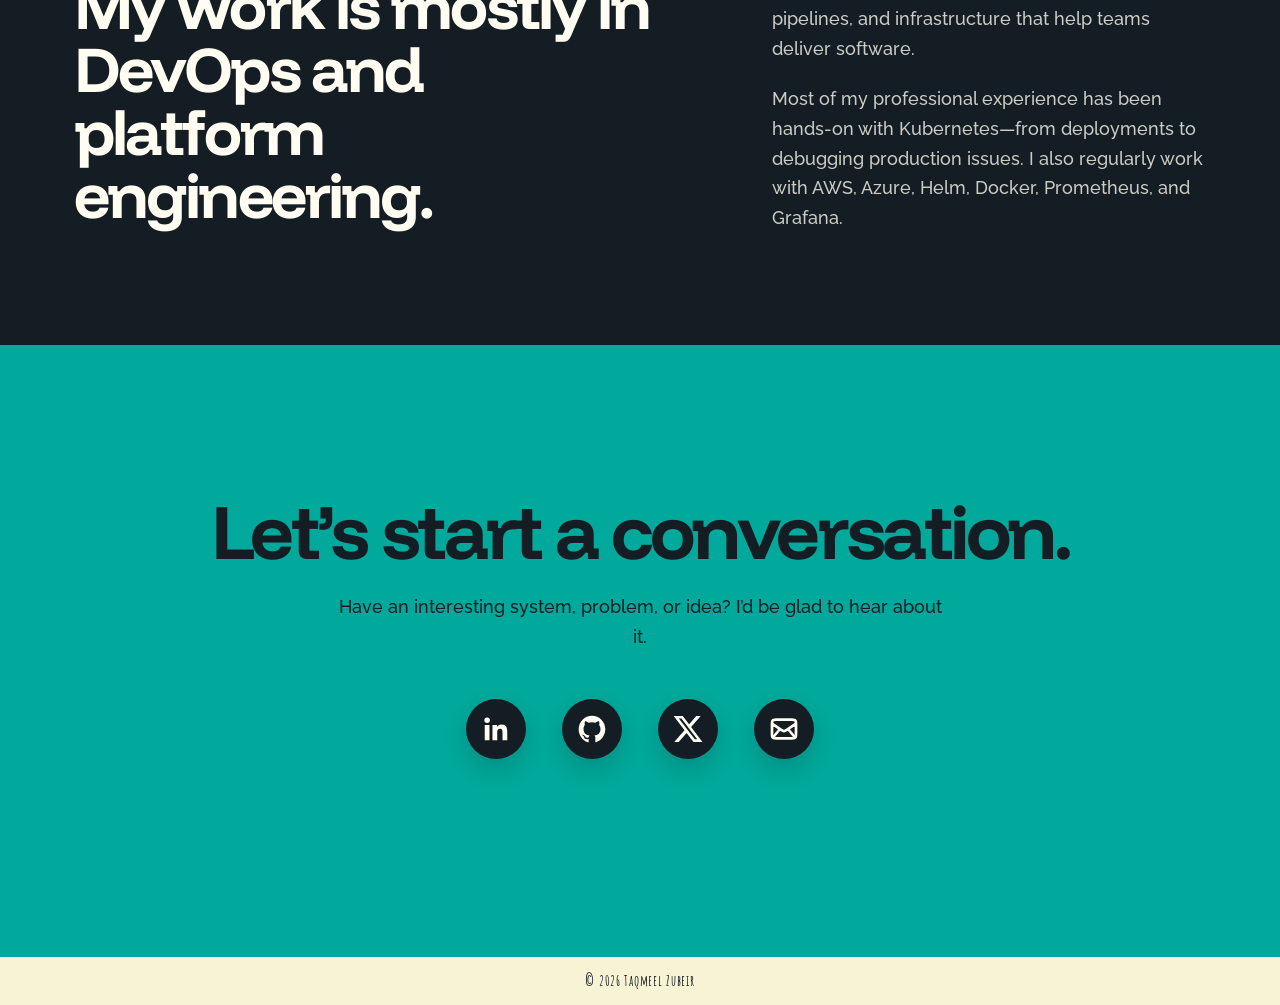
==== commit a9b97dc6: "feat: improve ui, style and animations" ====
--- a/src/index.html
+++ b/src/index.html
@@ -2,11 +2,11 @@
 <html lang="en">
 
 <head>
-    <meta charset="UTF-8" />
-    <meta name="viewport" content="width=device-width, initial-scale=1.0" />
-    <meta name="description" content="Software engineer passionate about creating value through code. Explore my work and connect with me." />
-    <meta name="keywords" content="Taqmeel Zubeir, Software Engineer, Developer, DevOps, Programming" />
-    <meta name="author" content="Taqmeel Zubeir" />
+    <meta charset="UTF-8">
+    <meta name="viewport" content="width=device-width, initial-scale=1.0">
+    <meta name="description" content="Software engineer passionate about creating value through code.">
+    <meta name="keywords" content="Taqmeel Zubeir, Software Engineer, Developer, DevOps Engineer, Platform Engineer">
+    <meta name="author" content="Taqmeel Zubeir">
     <title>Taqmeel Zubeir</title>
 
     <link rel="icon" type="image/svg+xml" href="favicon.svg">
@@ -15,7 +15,7 @@
     <link rel="canonical" href="https://taqmeelzube.ir">
     <link rel="preconnect" href="https://fonts.googleapis.com" crossorigin>
     <link rel="preconnect" href="https://fonts.gstatic.com" crossorigin>
-    <link href="https://fonts.googleapis.com/css2?family=Funnel+Display:wght@800&family=Raleway:wght@100..900&display=swap" rel="stylesheet">
+    <link href="https://fonts.googleapis.com/css2?family=Amatic+SC:wght@700&amp;family=Funnel+Display:wght@800&amp;family=Raleway:wght@100..900&amp;display=swap" rel="stylesheet">
 
     <script type="application/ld+json">
         {
@@ -26,120 +26,117 @@
         "image": "",
         "sameAs": [
             "https://www.linkedin.com/in/taqmeel-zubeir",
-            "https://github.com/z0o0p"
+            "https://in.linkedin.com/in/taqmeel-zubeir",
+            "https://github.com/z0o0p",
+            "https://x.com/nottaqmeel"
         ],
-        "jobTitle": "Software Engineer"  
+        "jobTitle": "Software Engineer"
         }
     </script>
 </head>
 
 <body>
     <main>
-        <section class="hero">
-            <div class="container">
-                <div class="hero-greeting">
-                    <p>Hello. I am</p>
-                </div>
+        <section class="hero page-section" id="home" aria-labelledby="hero-title">
+            <nav class="site-nav" aria-label="Navigation">
+                <a class="site-nav-link" href="#home">Home</a>
+                <a class="site-nav-link" href="#about">About</a>
+                <a class="site-nav-link" href="#work">Work</a>
+                <a class="site-nav-link" href="#contact">Contact</a>
+                <button class="site-nav-link surprise-trigger" type="button" aria-haspopup="dialog" aria-label="Open Game" title="Feeling Bored?">
+                    <img class="game-icon" src="assets/icons/game-controller.svg" alt="" width="28" height="28">
+                </button>
+            </nav>
+
+            <div class="section-shell hero-layout">
+                <p class="hero-greeting">Hello. I am</p>
                 <div class="hero-main">
-                    <div class="hero-content">
-                        <h1><span class="name-gradient">Taqmeel Zubeir</span></h1>
+                    <div class="hero-copy">
+                        <h1 id="hero-title">Taqmeel<br><span class="name-gradient">Zubeir</span></h1>
                     </div>
-                    <div class="hero-image">
-                        <img src="assets/caricature.svg" alt="Taqmeel's caricature" loading="lazy" decoding="async"/>
-                        <svg viewBox="0 0 408 612" xmlns="http://www.w3.org/2000/svg">
-                            <ellipse cx="145.866" cy="220.742" rx="18.313" ry="7.239" fill="#ede9e9" />
-                            <ellipse cx="241.101" cy="219.45" rx="18.567" ry="7.187" fill="#ede9e9" />
-                        </svg>
-                        <svg id="pupils-overlay" viewBox="0 0 408 612" xmlns="http://www.w3.org/2000/svg">
-                            <g id="left-pupil" transform="matrix(1.166858, 0, 0, 1.116182, -24.180632, -30.074436)">
-                                <ellipse cx="145.314" cy="224.764" rx="7.268" ry="7.071" fill="#2f1111" />
-                                <ellipse cx="145.23" cy="224.759" rx="5.545" ry="5.263" fill="#0b0202" />
-                                <ellipse cx="147.506" cy="222.479" rx="1.323" ry="1.284" fill="#fff" />
-                            </g>
-                            <g id="right-pupil" transform="matrix(1.130275, 0, 0, 1.107701, 77.177925, -29.199339)">
-                                <ellipse cx="145.314" cy="224.764" rx="7.268" ry="7.071" fill="#2f1111" />
-                                <ellipse cx="145.23" cy="224.759" rx="5.545" ry="5.263" fill="#0b0202" />
-                                <ellipse cx="147.506" cy="222.479" rx="1.323" ry="1.284" fill="#fff" />
-                            </g>
-                        </svg>
+                    <div class="portrait-stage" id="portrait-stage">
+                        <object class="portrait-object" id="portrait-object" data="assets/caricature.svg" type="image/svg+xml" role="img" aria-label="Taqmeel's caricature">Caricature of Taqmeel Zubeir</object>
                     </div>
                 </div>
             </div>
         </section>
 
-        <section class="cta">
-            <div class="container">
-                <h2>Let's Start a Conversation.</h2>
-                <div class="cta-buttons">
-                    <a href="https://linkedin.com/in/taqmeel-zubeir" class="cta-button button-linkedin" target="_blank" rel="noopener noreferrer" aria-label="Connect with me on LinkedIn">
-                        <svg class="w-[32px] h-[32px]" aria-hidden="true" xmlns="http://www.w3.org/2000/svg" width="32" height="32" fill="currentColor" viewBox="0 0 24 24">
-                            <path fill-rule="evenodd" d="M12.51 8.796v1.697a3.738 3.738 0 0 1 3.288-1.684c3.455 0 4.202 2.16 4.202 4.97V19.5h-3.2v-5.072c0-1.21-.244-2.766-2.128-2.766-1.827 0-2.139 1.317-2.139 2.676V19.5h-3.19V8.796h3.168ZM7.2 6.106a1.61 1.61 0 0 1-.988 1.483 1.595 1.595 0 0 1-1.743-.348A1.607 1.607 0 0 1 5.6 4.5a1.601 1.601 0 0 1 1.6 1.606Z" clip-rule="evenodd"/>
-                            <path d="M7.2 8.809H4V19.5h3.2V8.809Z"/>
-                        </svg>
-                    </a>
-                    <a href="https://github.com/z0o0p" class="cta-button button-github" target="_blank" rel="noopener noreferrer" aria-label="View my GitHub profile">
-                        <svg class="w-[32px] h-[32px]" aria-hidden="true" xmlns="http://www.w3.org/2000/svg" width="32" height="32" fill="currentColor" viewBox="0 0 24 24">
-                            <path fill-rule="evenodd" d="M12.006 2a9.847 9.847 0 0 0-6.484 2.44 10.32 10.32 0 0 0-3.393 6.17 10.48 10.48 0 0 0 1.317 6.955 10.045 10.045 0 0 0 5.4 4.418c.504.095.683-.223.683-.494 0-.245-.01-1.052-.014-1.908-2.78.62-3.366-1.21-3.366-1.21a2.711 2.711 0 0 0-1.11-1.5c-.907-.637.07-.621.07-.621.317.044.62.163.885.346.266.183.487.426.647.71.135.253.318.476.538.655a2.079 2.079 0 0 0 2.37.196c.045-.52.27-1.006.635-1.37-2.219-.259-4.554-1.138-4.554-5.07a4.022 4.022 0 0 1 1.031-2.75 3.77 3.77 0 0 1 .096-2.713s.839-.275 2.749 1.05a9.26 9.26 0 0 1 5.004 0c1.906-1.325 2.74-1.05 2.74-1.05.37.858.406 1.828.101 2.713a4.017 4.017 0 0 1 1.029 2.75c0 3.939-2.339 4.805-4.564 5.058a2.471 2.471 0 0 1 .679 1.897c0 1.372-.012 2.477-.012 2.814 0 .272.18.592.687.492a10.05 10.05 0 0 0 5.388-4.421 10.473 10.473 0 0 0 1.313-6.948 10.32 10.32 0 0 0-3.39-6.165A9.847 9.847 0 0 0 12.007 2Z" clip-rule="evenodd"/>
-                        </svg>
-                    </a>
-                    <a href="mailto:talk@taqmeelzube.ir" class="cta-button button-email" aria-label="Send me an email">
-                        <svg class="w-[32px] h-[32px]" aria-hidden="true" xmlns="http://www.w3.org/2000/svg" width="32" height="32" fill="currentColor" viewBox="0 0 24 24">
-                            <path d="M2.038 5.61A2.01 2.01 0 0 0 2 6v12a2 2 0 0 0 2 2h16a2 2 0 0 0 2-2V6c0-.12-.01-.238-.03-.352l-.866.65-7.89 6.032a2 2 0 0 1-2.429 0L2.884 6.288l-.846-.677Z"/>
-                            <path d="M20.677 4.117A1.996 1.996 0 0 0 20 4H4c-.225 0-.44.037-.642.105l.758.607L12 10.742 19.9 4.7l.777-.583Z"/>
-                        </svg>
-                    </a>
+        <section class="about page-section" id="about" aria-labelledby="about-title">
+            <div class="section-shell split-layout">
+                <h2 id="about-title">Still fascinated by what computers can make possible.</h2>
+                <div class="prose">
+                    <p>I’m a software engineer, and the fact that computers can create real value from 0's and 1's continues to fascinate me.</p>
+                    <p>That curiosity usually pulls me toward the layers underneath a product: the platforms, pipelines, and infrastructure that help other people build with confidence.</p>
+                    <p>Away from work, I’m often coding for fun, playing games, listening to music, or finding my way back to Urdu poetry.</p>
                 </div>
-                <div class="carousel" role="region" aria-label="About me carousel">
-                    <div class="carousel-card active" id="passion-card" aria-hidden="false">
-                        <p>I'm a software engineer, and the fact that computers can create value from 0's and 1's continues to fascinate me.</p>
-                    </div>
-                    <div class="carousel-card" id="expertise-card" aria-hidden="true">
-                        <p>I'm especially interested in platform engineering — building the tools, pipelines, and infrastructure. Most of my professional work has been in DevOps — working hands-on with Kubernetes clusters with tasks ranging from handling deployments to debugging issues. My experience also includes regularly working with tools like AWS, Azure, Helm, Docker, Prometheus, Grafana, etc.</p>
-                    </div>
-                    <div class="carousel-card" id="interests-card" aria-hidden="true">
-                        <p>Outside of work, I'm usually coding for fun, playing games, listening to music, or dabbling into some Urdu poetry.</p>
-                    </div>
-                </div>
-                <nav class="nav-bar" aria-label="Carousel navigation">
-                    <button class="nav-button" onclick="changeCarouselCurrentSlide(-1)" aria-label="Previous slide">‹</button>
-                    <div class="carousel-dots">
-                        <button class="dot active" id="passion-dot" role="button" aria-label="Passion slide" aria-current="true" tabindex="0"></button>
-                        <button class="dot" id="expertise-dot" role="button" aria-label="Expertise slide" tabindex="0"></button>
-                        <button class="dot" id="interests-dot" role="button" aria-label="Interests slide" tabindex="0"></button>
-                    </div>
-                    <button class="nav-button" onclick="changeCarouselCurrentSlide(1)" aria-label="Next slide">›</button>
-                </nav>
-                <button class="bored-button" onclick="toggleGame()" id="bored-button" aria-expanded="false" aria-controls="game">Feeling Bored?</button>
             </div>
         </section>
 
-        <section class="game-section" id="game" aria-live="polite">
-            <div class="container">
-                <h2>Let's Play a Game.</h2>
-                <p>It's a classic game of Tic-Tac-Toe. You are X, and I'm O.</p>
-                <p class="disclaimer">I'll give you $100,000,000 in imaginary money if you win! **</p>
-                <div class="tic-tac-toe" id="gameBoard" role="grid" aria-label="Tic-Tac-Toe game board">
-                    <button class="cell" data-index="0" role="gridcell" aria-label="Row 1, Column 1"></button>
-                    <button class="cell" data-index="1" role="gridcell" aria-label="Row 1, Column 2"></button>
-                    <button class="cell" data-index="2" role="gridcell" aria-label="Row 1, Column 3"></button>
-                    <button class="cell" data-index="3" role="gridcell" aria-label="Row 2, Column 1"></button>
-                    <button class="cell" data-index="4" role="gridcell" aria-label="Row 2, Column 2"></button>
-                    <button class="cell" data-index="5" role="gridcell" aria-label="Row 2, Column 3"></button>
-                    <button class="cell" data-index="6" role="gridcell" aria-label="Row 3, Column 1"></button>
-                    <button class="cell" data-index="7" role="gridcell" aria-label="Row 3, Column 2"></button>
-                    <button class="cell" data-index="8" role="gridcell" aria-label="Row 3, Column 3"></button>
+        <section class="work page-section" id="work" aria-labelledby="work-title">
+            <div class="section-shell work-layout">
+                <h2 id="work-title">My work is mostly in DevOps and platform engineering.</h2>
+                <div class="work-copy">
+                    <p>I’m especially interested in building the tools, pipelines, and infrastructure that help teams deliver software.</p>
+                    <p>Most of my professional experience has been hands-on with Kubernetes—from deployments to debugging production issues. I also regularly work with AWS, Azure, Helm, Docker, Prometheus, and Grafana.</p>
                 </div>
-                <div class="game-status" id="gameStatus" aria-live="assertive">Your turn! You are X</div>
-                <button class="reset-button" onclick="resetGame()" aria-label="Reset the Tic-Tac-Toe game">Reset Game</button>
-                <p><small>** The game is just for fun — no actual money is being given away.</small></p>
             </div>
         </section>
 
-        <footer>
-            <p>© <span id="copyright-year"></span> Taqmeel Zubeir 🖤</p>
-        </footer>
+        <section class="contact page-section" id="contact" aria-labelledby="contact-title">
+            <div class="section-shell contact-layout">
+                <h2 id="contact-title">Let’s start a conversation.</h2>
+                <p>Have an interesting system, problem, or idea? I’d be glad to hear about it.</p>
+                <div class="contact-links">
+                    <a href="https://linkedin.com/in/taqmeel-zubeir" target="_blank" rel="noopener noreferrer" aria-label="Connect with me on LinkedIn">
+                        <img src="assets/icons/linkedin.svg" alt="" width="32" height="32">
+                    </a>
+                    <a href="https://github.com/z0o0p" target="_blank" rel="noopener noreferrer" aria-label="View my GitHub profile">
+                        <img src="assets/icons/github.svg" alt="" width="32" height="32">
+                    </a>
+                    <a href="https://x.com/nottaqmeel" target="_blank" rel="noopener noreferrer" aria-label="Follow me on X">
+                        <img src="assets/icons/x.svg" alt="" width="32" height="32">
+                    </a>
+                    <a href="mailto:talk@taqmeelzube.ir" aria-label="Send me an email">
+                        <img src="assets/icons/mail.svg" alt="" width="32" height="32">
+                    </a>
+                </div>
+                <button class="mobile-game-cta surprise-trigger" type="button" aria-haspopup="dialog" aria-label="Open Game">
+                    <img src="assets/icons/game-controller.svg" alt="" width="24" height="24">
+                    <span>Or, play a game.</span>
+                </button>
+            </div>
+        </section>
     </main>
 
+    <footer>
+        <p>© <span id="copyright-year"></span> Taqmeel Zubeir</p>
+    </footer>
+
+    <dialog class="game-dialog" id="game-dialog" aria-labelledby="game-title">
+        <div class="game-panel">
+            <button class="dialog-close" type="button" aria-label="Close game">×</button>
+            <h2 id="game-title">Let's Play a Game.</h2>
+            <p>It's a classic game of Tic-Tac-Toe. You are X, and I'm O. I'll give you $1,000,000 in imaginary money if you win!</p>
+            <div class="tic-tac-toe" id="gameBoard" role="grid" aria-label="Tic-Tac-Toe game board">
+                <button class="cell" data-index="0" role="gridcell" aria-label="Row 1, Column 1"></button>
+                <button class="cell" data-index="1" role="gridcell" aria-label="Row 1, Column 2"></button>
+                <button class="cell" data-index="2" role="gridcell" aria-label="Row 1, Column 3"></button>
+                <button class="cell" data-index="3" role="gridcell" aria-label="Row 2, Column 1"></button>
+                <button class="cell" data-index="4" role="gridcell" aria-label="Row 2, Column 2"></button>
+                <button class="cell" data-index="5" role="gridcell" aria-label="Row 2, Column 3"></button>
+                <button class="cell" data-index="6" role="gridcell" aria-label="Row 3, Column 1"></button>
+                <button class="cell" data-index="7" role="gridcell" aria-label="Row 3, Column 2"></button>
+                <button class="cell" data-index="8" role="gridcell" aria-label="Row 3, Column 3"></button>
+            </div>
+            <div class="game-status-section" aria-live="assertive">
+                <p id="gameStatus">Your turn! You are X</p>
+                <button class="allow-ai-start" id="allowAIStart" type="button">Or, let AI play first</button>
+            </div>
+            <button class="reset-button" id="reset-game" type="button" aria-label="Reset the Tic-Tac-Toe game">Reset Game</button>
+        </div>
+    </dialog>
+
+    <script src="js/vendor/gsap.min.js" defer></script>
     <script src="js/caricature.js" defer></script>
     <script src="js/tictactoe.js" defer></script>
     <script src="js/main.js" defer></script>
--- a/src/css/style.css
+++ b/src/css/style.css
@@ -1,397 +1,536 @@
+:focus-visible {
+  outline-offset: 4px;
+  outline: 2px solid var(--teal);
+}
+
 :root {
-    --cream: #F8F3D4;
-    --red: #F6416C;
-    --red-dark: #C71610;
-    --teal: #00B8A9;
-    --blue: #005885;
-    --blue-dark: #2C3E50;
-    --tarmac: #151D24;
-    --tarmac-light: #19232C;
-    --yellow: #FFDE7D;
+  --body: "Raleway", sans-serif;
+  --cream: #f8f3d4;
+  --display: "Funnel Display", sans-serif;
+  --ink: #151d24;
+  --paper: #fffdf1;
+  --red: #e84432;
+  --teal: #00a99b;
+  --yellow: #ffde7d;
 }
 
 * {
-    box-sizing: border-box;
-    margin: 0;
-    padding: 0;
+  box-sizing: border-box;
+  margin: 0;
+  padding: 0;
+}
+
+a {
+  text-decoration-thickness: 1px;
+  text-underline-offset: .3rem;
+}
+
+a,
+button {
+  color: inherit;
+  font: inherit;
 }
 
 body {
-    background: linear-gradient(135deg, var(--cream), white);
-    color: var(--tarmac);
-    font-family: "Raleway", sans-serif;
-    font-weight: 500;
-    overflow-x: hidden;
+  background: var(--paper);
+  color: var(--ink);
+  font-family: var(--body);
+  font-size: 1rem;
+  font-weight: 500;
+  line-height: 1.65;
+  overflow-x: hidden;
+}
+
+button {
+  border: 0;
 }
 
 footer {
-    background-color: var(--cream);
-    font-size: 0.9rem;
-    font-weight: 500;
-    padding: 12px;
+  background: var(--cream);
+  font-family: "Amatic SC", cursive;
+  font-size: .9rem;
+  font-weight: 700;
+  letter-spacing: .05em;
+  padding: .75rem 1.25rem;
+  text-align: center;
+}
+
+h1,
+h2 {
+  font-family: var(--display);
+  line-height: .98;
+}
+
+h2 {
+  font-size: clamp(2.5rem, 5vw, 4.5rem);
+  letter-spacing: -.045em;
+}
+
+html {
+  scroll-behavior: smooth;
+}
+
+.about {
+  background: var(--yellow);
+}
+
+.allow-ai-start {
+  background: transparent;
+  color: var(--teal);
+  cursor: pointer;
+  font-size: .95rem;
+  text-decoration: underline;
+  text-underline-offset: .25rem;
+}
+
+.cell {
+  align-items: center;
+  aspect-ratio: 1;
+  background: var(--paper);
+  border-radius: .2rem;
+  border: 2px solid var(--teal);
+  cursor: pointer;
+  display: flex;
+  font-family: var(--display);
+  font-size: 2.25rem;
+  justify-content: center;
+  transition: background-color .18s ease;
+}
+
+.cell.o {
+  color: var(--teal);
+}
+
+.cell.win,
+.cell:hover:empty {
+  background: var(--cream);
+}
+
+.cell.x {
+  color: var(--red);
+}
+
+.contact {
+  background: var(--teal);
+}
+
+.contact h2 {
+  font-size: clamp(2.75rem, 6vw, 5rem);
+  margin: 4vh auto 1.5rem;
+  max-width: 62rem;
+}
+
+.contact-layout {
+  min-height: 68vh;
+  text-align: center;
+}
+
+.contact-layout>p {
+  font-size: 1.125rem;
+  margin: 0 auto;
+  max-width: 38rem;
+}
+
+.contact-links {
+  align-items: center;
+  display: flex;
+  gap: clamp(.8rem, 4vw, 2.25rem);
+  justify-content: center;
+  margin-top: 3rem;
+}
+
+.contact-links a {
+  align-items: center;
+  background: var(--ink);
+  border-radius: 50%;
+  box-shadow: 0 .65rem 1.4rem color-mix(in srgb, var(--ink) 18%, transparent);
+  color: var(--paper);
+  display: inline-flex;
+  height: 3.75rem;
+  justify-content: center;
+  transition: box-shadow .2s ease, transform .2s ease;
+  width: 3.75rem;
+}
+
+.contact-links a:hover {
+  box-shadow: 0 .85rem 1.8rem color-mix(in srgb, var(--ink) 24%, transparent);
+  transform: translateY(-2px);
+}
+
+.contact-links img {
+  display: block;
+  height: 2rem;
+  width: 2rem;
+}
+
+.dialog-close {
+  align-items: center;
+  background: transparent;
+  cursor: pointer;
+  display: flex;
+  font-family: var(--body);
+  font-size: 1.5rem;
+  height: 2.25rem;
+  justify-content: center;
+  line-height: 1;
+  position: absolute;
+  right: .75rem;
+  top: .75rem;
+  transition: color .18s ease;
+  width: 2.25rem;
+}
+
+.dialog-close:hover {
+  color: var(--red);
+}
+
+.game-dialog {
+  background: transparent;
+  border: 0;
+  margin: auto;
+  max-height: 96vh;
+  max-width: min(92vw, 40rem);
+  overflow: visible;
+  width: 100%;
+}
+
+.game-dialog::backdrop {
+  -webkit-backdrop-filter: blur(6px);
+  backdrop-filter: blur(6px);
+  background: color-mix(in srgb, var(--ink) 78%, transparent);
+}
+
+.game-icon {
+  display: block;
+}
+
+.game-panel {
+  background: var(--paper);
+  border: 2px solid var(--ink);
+  box-shadow: .25rem .25rem 0 var(--ink);
+  max-height: 92vh;
+  overflow-y: auto;
+  padding: clamp(1.4rem, 4vw, 2.5rem);
+  position: relative;
+  text-align: center;
+}
+
+.game-panel h2 {
+  color: var(--ink);
+  font-size: clamp(2.35rem, 7vw, 3.8rem);
+  margin-bottom: .8rem;
+  padding-inline: 2rem;
+}
+
+.game-status-section {
+  min-height: 4rem;
+}
+
+.game-status-section p {
+  font-weight: 700;
+}
+
+.hero {
+  background: linear-gradient(135deg, var(--cream), var(--paper));
+  min-height: 100svh;
+  position: relative;
+}
+
+.hero h1 {
+  font-size: clamp(5.1rem, 10.8vw, 6.35rem);
+  letter-spacing: -.065em;
+  white-space: nowrap;
+}
+
+.hero h1,
+.hero-copy {
+  text-align: right;
+}
+
+.hero-greeting {
+  font-family: var(--display);
+  font-size: 1.35rem;
+  font-weight: 800;
+  margin-bottom: 1rem;
+}
+
+.hero-layout {
+  align-items: center;
+  display: flex;
+  flex-direction: column;
+  justify-content: center;
+  min-height: 100svh;
+  padding-bottom: 2rem;
+  padding-top: 4rem;
+  text-align: center;
+}
+
+.hero-main {
+  align-items: center;
+  display: flex;
+  gap: clamp(1rem, 2.8vw, 2.25rem);
+  justify-content: center;
+}
+
+.mobile-game-cta {
+  display: none;
+}
+
+.name-gradient {
+  -webkit-background-clip: text;
+  -webkit-text-fill-color: transparent;
+  background-clip: text;
+  background-image: linear-gradient(100deg, var(--teal), color-mix(in srgb, var(--teal) 90%, var(--yellow)), color-mix(in srgb, var(--teal) 65%, var(--yellow)), var(--yellow));
+  background-position: 0 50%;
+  background-repeat: no-repeat;
+  background-size: 260% 260%;
+  color: transparent;
+}
+
+.page-section {
+  scroll-margin-top: 1rem;
+}
+
+.portrait-object {
+  display: block;
+  height: 100%;
+  width: 100%;
+}
+
+.portrait-stage {
+  cursor: crosshair;
+  height: min(39vh, 25.5rem);
+  position: relative;
+  touch-action: pan-y;
+  width: min(26.25vh, 17.5rem);
+}
+
+.prose {
+  color: color-mix(in srgb, var(--ink) 82%, var(--paper));
+}
+
+.prose p+p,
+.work-copy p+p {
+  margin-top: 1.3rem;
+}
+
+.prose,
+.work-copy {
+  align-self: end;
+  font-size: 1.125rem;
+}
+
+.reset-button {
+  background: var(--red);
+  color: var(--paper);
+  cursor: pointer;
+  font-weight: 700;
+  margin-top: .35rem;
+  padding: .65rem 1.2rem;
+  transition: background-color .18s ease, color .18s ease;
+}
+
+.reset-button:hover {
+  background: var(--ink);
+}
+
+.section-shell {
+  margin: 0 auto;
+  max-width: 1180px;
+  padding: 7rem 1.5rem;
+}
+
+.site-nav {
+  align-items: center;
+  display: flex;
+  gap: clamp(.85rem, 2vw, 1.6rem);
+  position: absolute;
+  right: max(1.5rem, calc((100vw - 1180px) / 2));
+  top: 1.75rem;
+  z-index: 20;
+}
+
+.site-nav .surprise-trigger {
+  color: var(--red);
+  line-height: 0;
+  padding: .2rem;
+}
+
+.site-nav-link {
+  background: transparent;
+  cursor: pointer;
+  font-size: .72rem;
+  font-weight: 700;
+  letter-spacing: .09em;
+  padding: .25rem 0;
+  position: relative;
+  text-decoration: none;
+  text-transform: uppercase;
+}
+
+.site-nav-link::after {
+  background: currentColor;
+  bottom: 0;
+  content: "";
+  height: 1px;
+  left: 0;
+  position: absolute;
+  transform-origin: right;
+  transform: scaleX(0);
+  transition: transform .22s ease;
+  width: 100%;
+}
+
+.site-nav-link:focus-visible::after,
+.site-nav-link:hover::after {
+  transform-origin: left;
+  transform: scaleX(1);
+}
+
+.split-layout {
+  gap: clamp(3rem, 8vw, 8rem);
+  grid-template-columns: minmax(0, 1fr) minmax(18rem, .72fr);
+}
+
+.split-layout,
+.work-layout {
+  display: grid;
+}
+
+.surprise-trigger {
+  background: transparent;
+  cursor: pointer;
+}
+
+.tic-tac-toe {
+  display: grid;
+  gap: .45rem;
+  grid-template-columns: repeat(3, 1fr);
+  margin: 1.4rem auto;
+  max-width: 16rem;
+}
+
+.work {
+  background: var(--ink);
+  color: var(--paper);
+}
+
+.work-copy {
+  color: color-mix(in srgb, var(--paper) 78%, var(--ink));
+}
+
+.work-layout {
+  gap: clamp(2.5rem, 7vw, 7rem);
+  grid-template-columns: minmax(0, 1.05fr) minmax(20rem, .75fr);
+}
+
+@media (max-width: 480px) {
+  .game-dialog {
+    max-width: calc(100vw - 2rem);
+  }
+
+  .game-panel {
+    box-shadow: .4rem .4rem 0 var(--ink);
+    padding: 1.25rem 1rem;
+  }
+
+  .hero h1 {
+    font-size: clamp(3.8rem, 20vw, 5.2rem);
+  }
+
+  .portrait-stage {
+    height: 18rem;
+    max-height: 32.25vh;
+    width: 12rem;
+  }
+
+  .tic-tac-toe {
+    max-width: 14.5rem;
+  }
+}
+
+@media (max-width: 820px) {
+  .contact-layout {
+    min-height: auto;
+  }
+
+  .hero h1 {
+    font-size: clamp(4.2rem, 18vw, 6.2rem);
+    white-space: normal;
+  }
+
+  .hero h1,
+  .hero-copy {
     text-align: center;
-}
-
-html {
-    scroll-behavior: smooth;
-}
-
-.bored-button {
-    background: var(--tarmac-light);
-    border-radius: 5px;
-    border: none;
-    color: white;
-    cursor: pointer;
+  }
+
+  .hero-layout {
+    min-height: 100svh;
+    padding-bottom: 2rem;
+    padding-top: 2rem;
+  }
+
+  .hero-main {
+    flex-direction: column;
+    gap: 0;
+  }
+
+  .mobile-game-cta {
+    align-items: center;
+    background: var(--ink);
+    color: var(--paper);
+    display: inline-flex;
+    font-weight: 700;
+    gap: .65rem;
+    justify-content: center;
+    margin-top: 2.5rem;
+    padding: .75rem 1rem;
+    transition: background-color .18s ease, color .18s ease;
+  }
+
+  .mobile-game-cta img {
     display: block;
-    font-size: 1.25rem;
-    font-weight: 800;
-    margin: 50px auto 0;
-    max-width: 1000px;
-    padding: 15px;
-    transition: transform 0.3s ease;
-    width: 100%;
-}
-
-.bored-button.hidden {
-    opacity: 0;
-    pointer-events: none;
-}
-
-.bored-button:hover {
-    background: var(--tarmac);
-    transform: scale(1.02);
-}
-
-.button-email {
-    background: linear-gradient(135deg, var(--red), var(--red-dark));
-}
-
-.button-github {
-    background: linear-gradient(135deg, var(--blue-dark), var(--tarmac));
-}
-
-.button-linkedin {
-    background: linear-gradient(135deg, var(--teal), var(--blue));
-}
-
-.cell {
-    align-items: center;
-    background: white;
-    border-radius: 12px;
-    border: 2px solid var(--teal);
-    cursor: pointer;
-    display: flex;
-    font-family: "Funnel Display", sans-serif;
-    font-size: 2rem;
-    font-weight: 600;
-    height: 90px;
-    justify-content: center;
-    transition: transform 0.3s ease;
-    width: 90px;
-    -webkit-tap-highlight-color: transparent;
-}
-
-.cell.o {
-    color: var(--teal);
-}
-
-.cell.win {
-    background: var(--cream);
-    box-shadow: 0 0 10px 3px var(--teal);
-    transform: scale(1.025);
-}
-
-.cell.x {
-    color: var(--red);
-}
-
-.cell:active {
-    background: var(--cream);
-    transform: scale(1.05);
-}
-
-.container {
-    margin: 0 auto;
-    max-width: 1200px;
-    padding: 35px 22px 25px;
-    text-align: center;
-}
-
-.carousel {
-    margin: 0 auto 30px;
-}
-
-.carousel-card {
-    align-items: center;
-    background: var(--cream);
-    border-radius: 15px;
-    display: flex;
-    font-size: 1.2rem;
-    height: 235px;
-    justify-content: center;
-    line-height: 1.75;
-    padding: 25px;
-    position: relative;
-    text-align: center;
-    transition: transform 0.3s ease;
-}
-
-.carousel-card:hover {
-    transform: scale(1.01);
-}
-
-.carousel-dots {
-    display: flex;
-    gap: 10px;
-    justify-content: center;
-}
-
-.cta {
-    background: var(--yellow);
-}
-
-.cta h2 {
-    font-family: "Funnel Display", sans-serif;
-    font-size: 2.3rem;
-    font-weight: 700;
-}
-
-.cta-button {
-    align-items: center;
-    border-radius: 50%;
-    color: white;
-    display: inline-flex;
-    height: 60px;
-    justify-content: center;
-    transition: transform 0.3s ease;
-    width: 60px;
-}
-
-.cta-button:hover {
-    transform: scale(1.1);
-}
-
-.cta-buttons {
-    display: flex;
-    flex-wrap: wrap;
-    gap: 30px;
-    justify-content: center;
-    margin: 30px 0;
-}
-
-.cta-buttons a {
-    text-decoration: none;
-}
-
-.dot {
-    background: var(--cream);
-    border-radius: 50%;
-    border: none;
-    height: 10px;
-    transition: all 0.3s ease;
-    width: 10px;
-}
-
-.dot.active {
-    background: var(--teal);
-    transform: scale(1.25);
-}
-
-.game-section {
-    background-color: white;
-    max-height: 0;
-    opacity: 0;
-    overflow: hidden;
-    text-align: center;
-    transition: all 0.3s ease;
-}
-
-.game-section h2 {
-    color: var(--teal);
-    font-family: "Funnel Display", sans-serif;
-    font-size: 2.3rem;
-    font-weight: 700;
-    margin-bottom: 25px;
-}
-
-.game-section p {
-    font-size: 1.2rem;
-}
-
-.game-section.active {
-    max-height: 800px;
-    opacity: 1;
-}
-
-.game-status {
-    font-size: 1.15rem;
-    font-weight: 800;
-    margin: 15px;
-}
-
-.hero {
-    align-items: center;
-    display: flex;
-    font-family: "Funnel Display", sans-serif;
-    font-weight: 800;
-    height: 100vh;
-    justify-content: center;
-}
-
-.hero h1 {
-    margin: 0;
-    transition: background-position 0.3s ease;
-}
-
-.hero .container {
-    align-items: center;
-    display: flex;
-    flex-direction: column;
-    justify-content: center;
-}
-
-.hero-content {
-    text-align: right;
-    display: flex;
-    flex-direction: column;
-    justify-content: center;
-}
-
-.hero-greeting {
-    font-family: "Raleway", sans-serif;
-    font-size: 1.5rem;
-    margin: 0;
-    text-align: center;
-}
-
-.hero-image {
-    align-items: center;
-    display: inline-block;
-    justify-content: center;
-    position: relative;
-}
-
-.hero-image img {
-  height: auto;
-  width: 100%;
-}
-
-.hero-image svg {
-  height: 100%;
-  inset: 0;
-  pointer-events: none;
-  position: absolute;
-  width: 100%;
-}
-
-.hero-main {
-    align-items: center;
-    display: flex;
-    gap: 1.5rem;
-    justify-content: center;
-    max-width: 625px;
-}
-
-#bobble-head {
-    height: auto;
-    max-height: 50vh;
-    max-width: 35vh;
-    width: 100%;
-}
-
-.name-gradient {
-    background: radial-gradient(circle, var(--red), var(--yellow));
-    background-size: 200%;
-    background-repeat: no-repeat;
-    background-clip: text;
-    -webkit-background-clip: text;
-    -webkit-text-fill-color: transparent;
-    font-size: clamp(4.75rem, 10vw, 5.5rem);
-    animation: fadeInOnce 2.5s ease-out forwards;
-}
-
-.nav-bar {
-    align-items: center;
-    display: flex;
-    gap: 15px;
-    justify-content: center;
-    margin-top: 20px;
-}
-
-.nav-button {
-    align-items: center;
-    background: var(--cream);
-    backdrop-filter: blur(10px);
-    border-radius: 50%;
-    border: 2px solid var(--teal);
-    color: var(--teal);
-    cursor: pointer;
-    font-size: 14px;
-    font-weight: 800;
-    height: 40px;
-    justify-content: center;
-    transition: all 0.3s ease;
-    width: 40px;
-}
-
-.nav-button:hover {
-    background: var(--teal);
-    color: var(--cream);
-    transform: scale(1.1);
-}
-
-.nav-button:disabled {
-    background: rgba(255, 255, 255, 0.5);
-    border-color: #ccc;
-    color: #ccc;
-    cursor: not-allowed;
-    transform: none;
-}
-
-.reset-button {
-    background: var(--red);
-    border-radius: 5px;
-    border: none;
-    color: white;
-    cursor: pointer;
-    font-size: 1.25rem;
-    font-weight: 800;
-    margin: 10px;
-    max-width: 300px;
-    padding: 15px;
-    width: 75%;
-}
-
-.tic-tac-toe {
-    display: grid;
-    gap: 10px;
-    grid-template-columns: repeat(3, 1fr);
-    margin: 25px auto;
-    max-width: 300px;
-}
-
-@keyframes fadeInOnce {
-    0% {
-        opacity: 0;
-        transform: translateY(20px);
-    }
-
-    100% {
-        opacity: 1;
-        transform: translateY(0);
-    }
-}
-
-@media (max-width: 768px) {
-    .carousel-card {
-        height: 500px;
-    }
-
-    .hero-content {
-        text-align: center;
-    }
-
-    .hero-image {
-        display: none;
-    }
-}
+    height: 1.5rem;
+    width: 1.5rem;
+  }
+
+  .mobile-game-cta:hover {
+    background: var(--paper);
+    color: var(--ink);
+  }
+
+  .portrait-stage {
+    height: min(33vh, 21rem);
+    width: min(22vh, 14rem);
+  }
+
+  .section-shell {
+    padding: 5rem 1rem;
+  }
+
+  .site-nav {
+    display: none;
+  }
+
+  .split-layout,
+  .work-layout {
+    gap: 2.5rem;
+    grid-template-columns: 1fr;
+  }
+}
+
+@media (prefers-reduced-motion: reduce) {
+
+  *,
+  *::after,
+  *::before {
+    animation-duration: .01ms !important;
+    animation-iteration-count: 1 !important;
+    scroll-behavior: auto !important;
+    transition-duration: .01ms !important;
+  }
+
+  html {
+    scroll-behavior: auto;
+  }
+}
--- a/src/css/style.css
+++ b/src/css/style.css
@@ -1,397 +1,536 @@
+:focus-visible {
+  outline-offset: 4px;
+  outline: 2px solid var(--teal);
+}
+
 :root {
-    --cream: #F8F3D4;
-    --red: #F6416C;
-    --red-dark: #C71610;
-    --teal: #00B8A9;
-    --blue: #005885;
-    --blue-dark: #2C3E50;
-    --tarmac: #151D24;
-    --tarmac-light: #19232C;
-    --yellow: #FFDE7D;
+  --body: "Raleway", sans-serif;
+  --cream: #f8f3d4;
+  --display: "Funnel Display", sans-serif;
+  --ink: #151d24;
+  --paper: #fffdf1;
+  --red: #e84432;
+  --teal: #00a99b;
+  --yellow: #ffde7d;
 }
 
 * {
-    box-sizing: border-box;
-    margin: 0;
-    padding: 0;
+  box-sizing: border-box;
+  margin: 0;
+  padding: 0;
+}
+
+a {
+  text-decoration-thickness: 1px;
+  text-underline-offset: .3rem;
+}
+
+a,
+button {
+  color: inherit;
+  font: inherit;
 }
 
 body {
-    background: linear-gradient(135deg, var(--cream), white);
-    color: var(--tarmac);
-    font-family: "Raleway", sans-serif;
-    font-weight: 500;
-    overflow-x: hidden;
+  background: var(--paper);
+  color: var(--ink);
+  font-family: var(--body);
+  font-size: 1rem;
+  font-weight: 500;
+  line-height: 1.65;
+  overflow-x: hidden;
+}
+
+button {
+  border: 0;
 }
 
 footer {
-    background-color: var(--cream);
-    font-size: 0.9rem;
-    font-weight: 500;
-    padding: 12px;
+  background: var(--cream);
+  font-family: "Amatic SC", cursive;
+  font-size: .9rem;
+  font-weight: 700;
+  letter-spacing: .05em;
+  padding: .75rem 1.25rem;
+  text-align: center;
+}
+
+h1,
+h2 {
+  font-family: var(--display);
+  line-height: .98;
+}
+
+h2 {
+  font-size: clamp(2.5rem, 5vw, 4.5rem);
+  letter-spacing: -.045em;
+}
+
+html {
+  scroll-behavior: smooth;
+}
+
+.about {
+  background: var(--yellow);
+}
+
+.allow-ai-start {
+  background: transparent;
+  color: var(--teal);
+  cursor: pointer;
+  font-size: .95rem;
+  text-decoration: underline;
+  text-underline-offset: .25rem;
+}
+
+.cell {
+  align-items: center;
+  aspect-ratio: 1;
+  background: var(--paper);
+  border-radius: .2rem;
+  border: 2px solid var(--teal);
+  cursor: pointer;
+  display: flex;
+  font-family: var(--display);
+  font-size: 2.25rem;
+  justify-content: center;
+  transition: background-color .18s ease;
+}
+
+.cell.o {
+  color: var(--teal);
+}
+
+.cell.win,
+.cell:hover:empty {
+  background: var(--cream);
+}
+
+.cell.x {
+  color: var(--red);
+}
+
+.contact {
+  background: var(--teal);
+}
+
+.contact h2 {
+  font-size: clamp(2.75rem, 6vw, 5rem);
+  margin: 4vh auto 1.5rem;
+  max-width: 62rem;
+}
+
+.contact-layout {
+  min-height: 68vh;
+  text-align: center;
+}
+
+.contact-layout>p {
+  font-size: 1.125rem;
+  margin: 0 auto;
+  max-width: 38rem;
+}
+
+.contact-links {
+  align-items: center;
+  display: flex;
+  gap: clamp(.8rem, 4vw, 2.25rem);
+  justify-content: center;
+  margin-top: 3rem;
+}
+
+.contact-links a {
+  align-items: center;
+  background: var(--ink);
+  border-radius: 50%;
+  box-shadow: 0 .65rem 1.4rem color-mix(in srgb, var(--ink) 18%, transparent);
+  color: var(--paper);
+  display: inline-flex;
+  height: 3.75rem;
+  justify-content: center;
+  transition: box-shadow .2s ease, transform .2s ease;
+  width: 3.75rem;
+}
+
+.contact-links a:hover {
+  box-shadow: 0 .85rem 1.8rem color-mix(in srgb, var(--ink) 24%, transparent);
+  transform: translateY(-2px);
+}
+
+.contact-links img {
+  display: block;
+  height: 2rem;
+  width: 2rem;
+}
+
+.dialog-close {
+  align-items: center;
+  background: transparent;
+  cursor: pointer;
+  display: flex;
+  font-family: var(--body);
+  font-size: 1.5rem;
+  height: 2.25rem;
+  justify-content: center;
+  line-height: 1;
+  position: absolute;
+  right: .75rem;
+  top: .75rem;
+  transition: color .18s ease;
+  width: 2.25rem;
+}
+
+.dialog-close:hover {
+  color: var(--red);
+}
+
+.game-dialog {
+  background: transparent;
+  border: 0;
+  margin: auto;
+  max-height: 96vh;
+  max-width: min(92vw, 40rem);
+  overflow: visible;
+  width: 100%;
+}
+
+.game-dialog::backdrop {
+  -webkit-backdrop-filter: blur(6px);
+  backdrop-filter: blur(6px);
+  background: color-mix(in srgb, var(--ink) 78%, transparent);
+}
+
+.game-icon {
+  display: block;
+}
+
+.game-panel {
+  background: var(--paper);
+  border: 2px solid var(--ink);
+  box-shadow: .25rem .25rem 0 var(--ink);
+  max-height: 92vh;
+  overflow-y: auto;
+  padding: clamp(1.4rem, 4vw, 2.5rem);
+  position: relative;
+  text-align: center;
+}
+
+.game-panel h2 {
+  color: var(--ink);
+  font-size: clamp(2.35rem, 7vw, 3.8rem);
+  margin-bottom: .8rem;
+  padding-inline: 2rem;
+}
+
+.game-status-section {
+  min-height: 4rem;
+}
+
+.game-status-section p {
+  font-weight: 700;
+}
+
+.hero {
+  background: linear-gradient(135deg, var(--cream), var(--paper));
+  min-height: 100svh;
+  position: relative;
+}
+
+.hero h1 {
+  font-size: clamp(5.1rem, 10.8vw, 6.35rem);
+  letter-spacing: -.065em;
+  white-space: nowrap;
+}
+
+.hero h1,
+.hero-copy {
+  text-align: right;
+}
+
+.hero-greeting {
+  font-family: var(--display);
+  font-size: 1.35rem;
+  font-weight: 800;
+  margin-bottom: 1rem;
+}
+
+.hero-layout {
+  align-items: center;
+  display: flex;
+  flex-direction: column;
+  justify-content: center;
+  min-height: 100svh;
+  padding-bottom: 2rem;
+  padding-top: 4rem;
+  text-align: center;
+}
+
+.hero-main {
+  align-items: center;
+  display: flex;
+  gap: clamp(1rem, 2.8vw, 2.25rem);
+  justify-content: center;
+}
+
+.mobile-game-cta {
+  display: none;
+}
+
+.name-gradient {
+  -webkit-background-clip: text;
+  -webkit-text-fill-color: transparent;
+  background-clip: text;
+  background-image: linear-gradient(100deg, var(--teal), color-mix(in srgb, var(--teal) 90%, var(--yellow)), color-mix(in srgb, var(--teal) 65%, var(--yellow)), var(--yellow));
+  background-position: 0 50%;
+  background-repeat: no-repeat;
+  background-size: 260% 260%;
+  color: transparent;
+}
+
+.page-section {
+  scroll-margin-top: 1rem;
+}
+
+.portrait-object {
+  display: block;
+  height: 100%;
+  width: 100%;
+}
+
+.portrait-stage {
+  cursor: crosshair;
+  height: min(39vh, 25.5rem);
+  position: relative;
+  touch-action: pan-y;
+  width: min(26.25vh, 17.5rem);
+}
+
+.prose {
+  color: color-mix(in srgb, var(--ink) 82%, var(--paper));
+}
+
+.prose p+p,
+.work-copy p+p {
+  margin-top: 1.3rem;
+}
+
+.prose,
+.work-copy {
+  align-self: end;
+  font-size: 1.125rem;
+}
+
+.reset-button {
+  background: var(--red);
+  color: var(--paper);
+  cursor: pointer;
+  font-weight: 700;
+  margin-top: .35rem;
+  padding: .65rem 1.2rem;
+  transition: background-color .18s ease, color .18s ease;
+}
+
+.reset-button:hover {
+  background: var(--ink);
+}
+
+.section-shell {
+  margin: 0 auto;
+  max-width: 1180px;
+  padding: 7rem 1.5rem;
+}
+
+.site-nav {
+  align-items: center;
+  display: flex;
+  gap: clamp(.85rem, 2vw, 1.6rem);
+  position: absolute;
+  right: max(1.5rem, calc((100vw - 1180px) / 2));
+  top: 1.75rem;
+  z-index: 20;
+}
+
+.site-nav .surprise-trigger {
+  color: var(--red);
+  line-height: 0;
+  padding: .2rem;
+}
+
+.site-nav-link {
+  background: transparent;
+  cursor: pointer;
+  font-size: .72rem;
+  font-weight: 700;
+  letter-spacing: .09em;
+  padding: .25rem 0;
+  position: relative;
+  text-decoration: none;
+  text-transform: uppercase;
+}
+
+.site-nav-link::after {
+  background: currentColor;
+  bottom: 0;
+  content: "";
+  height: 1px;
+  left: 0;
+  position: absolute;
+  transform-origin: right;
+  transform: scaleX(0);
+  transition: transform .22s ease;
+  width: 100%;
+}
+
+.site-nav-link:focus-visible::after,
+.site-nav-link:hover::after {
+  transform-origin: left;
+  transform: scaleX(1);
+}
+
+.split-layout {
+  gap: clamp(3rem, 8vw, 8rem);
+  grid-template-columns: minmax(0, 1fr) minmax(18rem, .72fr);
+}
+
+.split-layout,
+.work-layout {
+  display: grid;
+}
+
+.surprise-trigger {
+  background: transparent;
+  cursor: pointer;
+}
+
+.tic-tac-toe {
+  display: grid;
+  gap: .45rem;
+  grid-template-columns: repeat(3, 1fr);
+  margin: 1.4rem auto;
+  max-width: 16rem;
+}
+
+.work {
+  background: var(--ink);
+  color: var(--paper);
+}
+
+.work-copy {
+  color: color-mix(in srgb, var(--paper) 78%, var(--ink));
+}
+
+.work-layout {
+  gap: clamp(2.5rem, 7vw, 7rem);
+  grid-template-columns: minmax(0, 1.05fr) minmax(20rem, .75fr);
+}
+
+@media (max-width: 480px) {
+  .game-dialog {
+    max-width: calc(100vw - 2rem);
+  }
+
+  .game-panel {
+    box-shadow: .4rem .4rem 0 var(--ink);
+    padding: 1.25rem 1rem;
+  }
+
+  .hero h1 {
+    font-size: clamp(3.8rem, 20vw, 5.2rem);
+  }
+
+  .portrait-stage {
+    height: 18rem;
+    max-height: 32.25vh;
+    width: 12rem;
+  }
+
+  .tic-tac-toe {
+    max-width: 14.5rem;
+  }
+}
+
+@media (max-width: 820px) {
+  .contact-layout {
+    min-height: auto;
+  }
+
+  .hero h1 {
+    font-size: clamp(4.2rem, 18vw, 6.2rem);
+    white-space: normal;
+  }
+
+  .hero h1,
+  .hero-copy {
     text-align: center;
-}
-
-html {
-    scroll-behavior: smooth;
-}
-
-.bored-button {
-    background: var(--tarmac-light);
-    border-radius: 5px;
-    border: none;
-    color: white;
-    cursor: pointer;
+  }
+
+  .hero-layout {
+    min-height: 100svh;
+    padding-bottom: 2rem;
+    padding-top: 2rem;
+  }
+
+  .hero-main {
+    flex-direction: column;
+    gap: 0;
+  }
+
+  .mobile-game-cta {
+    align-items: center;
+    background: var(--ink);
+    color: var(--paper);
+    display: inline-flex;
+    font-weight: 700;
+    gap: .65rem;
+    justify-content: center;
+    margin-top: 2.5rem;
+    padding: .75rem 1rem;
+    transition: background-color .18s ease, color .18s ease;
+  }
+
+  .mobile-game-cta img {
     display: block;
-    font-size: 1.25rem;
-    font-weight: 800;
-    margin: 50px auto 0;
-    max-width: 1000px;
-    padding: 15px;
-    transition: transform 0.3s ease;
-    width: 100%;
-}
-
-.bored-button.hidden {
-    opacity: 0;
-    pointer-events: none;
-}
-
-.bored-button:hover {
-    background: var(--tarmac);
-    transform: scale(1.02);
-}
-
-.button-email {
-    background: linear-gradient(135deg, var(--red), var(--red-dark));
-}
-
-.button-github {
-    background: linear-gradient(135deg, var(--blue-dark), var(--tarmac));
-}
-
-.button-linkedin {
-    background: linear-gradient(135deg, var(--teal), var(--blue));
-}
-
-.cell {
-    align-items: center;
-    background: white;
-    border-radius: 12px;
-    border: 2px solid var(--teal);
-    cursor: pointer;
-    display: flex;
-    font-family: "Funnel Display", sans-serif;
-    font-size: 2rem;
-    font-weight: 600;
-    height: 90px;
-    justify-content: center;
-    transition: transform 0.3s ease;
-    width: 90px;
-    -webkit-tap-highlight-color: transparent;
-}
-
-.cell.o {
-    color: var(--teal);
-}
-
-.cell.win {
-    background: var(--cream);
-    box-shadow: 0 0 10px 3px var(--teal);
-    transform: scale(1.025);
-}
-
-.cell.x {
-    color: var(--red);
-}
-
-.cell:active {
-    background: var(--cream);
-    transform: scale(1.05);
-}
-
-.container {
-    margin: 0 auto;
-    max-width: 1200px;
-    padding: 35px 22px 25px;
-    text-align: center;
-}
-
-.carousel {
-    margin: 0 auto 30px;
-}
-
-.carousel-card {
-    align-items: center;
-    background: var(--cream);
-    border-radius: 15px;
-    display: flex;
-    font-size: 1.2rem;
-    height: 235px;
-    justify-content: center;
-    line-height: 1.75;
-    padding: 25px;
-    position: relative;
-    text-align: center;
-    transition: transform 0.3s ease;
-}
-
-.carousel-card:hover {
-    transform: scale(1.01);
-}
-
-.carousel-dots {
-    display: flex;
-    gap: 10px;
-    justify-content: center;
-}
-
-.cta {
-    background: var(--yellow);
-}
-
-.cta h2 {
-    font-family: "Funnel Display", sans-serif;
-    font-size: 2.3rem;
-    font-weight: 700;
-}
-
-.cta-button {
-    align-items: center;
-    border-radius: 50%;
-    color: white;
-    display: inline-flex;
-    height: 60px;
-    justify-content: center;
-    transition: transform 0.3s ease;
-    width: 60px;
-}
-
-.cta-button:hover {
-    transform: scale(1.1);
-}
-
-.cta-buttons {
-    display: flex;
-    flex-wrap: wrap;
-    gap: 30px;
-    justify-content: center;
-    margin: 30px 0;
-}
-
-.cta-buttons a {
-    text-decoration: none;
-}
-
-.dot {
-    background: var(--cream);
-    border-radius: 50%;
-    border: none;
-    height: 10px;
-    transition: all 0.3s ease;
-    width: 10px;
-}
-
-.dot.active {
-    background: var(--teal);
-    transform: scale(1.25);
-}
-
-.game-section {
-    background-color: white;
-    max-height: 0;
-    opacity: 0;
-    overflow: hidden;
-    text-align: center;
-    transition: all 0.3s ease;
-}
-
-.game-section h2 {
-    color: var(--teal);
-    font-family: "Funnel Display", sans-serif;
-    font-size: 2.3rem;
-    font-weight: 700;
-    margin-bottom: 25px;
-}
-
-.game-section p {
-    font-size: 1.2rem;
-}
-
-.game-section.active {
-    max-height: 800px;
-    opacity: 1;
-}
-
-.game-status {
-    font-size: 1.15rem;
-    font-weight: 800;
-    margin: 15px;
-}
-
-.hero {
-    align-items: center;
-    display: flex;
-    font-family: "Funnel Display", sans-serif;
-    font-weight: 800;
-    height: 100vh;
-    justify-content: center;
-}
-
-.hero h1 {
-    margin: 0;
-    transition: background-position 0.3s ease;
-}
-
-.hero .container {
-    align-items: center;
-    display: flex;
-    flex-direction: column;
-    justify-content: center;
-}
-
-.hero-content {
-    text-align: right;
-    display: flex;
-    flex-direction: column;
-    justify-content: center;
-}
-
-.hero-greeting {
-    font-family: "Raleway", sans-serif;
-    font-size: 1.5rem;
-    margin: 0;
-    text-align: center;
-}
-
-.hero-image {
-    align-items: center;
-    display: inline-block;
-    justify-content: center;
-    position: relative;
-}
-
-.hero-image img {
-  height: auto;
-  width: 100%;
-}
-
-.hero-image svg {
-  height: 100%;
-  inset: 0;
-  pointer-events: none;
-  position: absolute;
-  width: 100%;
-}
-
-.hero-main {
-    align-items: center;
-    display: flex;
-    gap: 1.5rem;
-    justify-content: center;
-    max-width: 625px;
-}
-
-#bobble-head {
-    height: auto;
-    max-height: 50vh;
-    max-width: 35vh;
-    width: 100%;
-}
-
-.name-gradient {
-    background: radial-gradient(circle, var(--red), var(--yellow));
-    background-size: 200%;
-    background-repeat: no-repeat;
-    background-clip: text;
-    -webkit-background-clip: text;
-    -webkit-text-fill-color: transparent;
-    font-size: clamp(4.75rem, 10vw, 5.5rem);
-    animation: fadeInOnce 2.5s ease-out forwards;
-}
-
-.nav-bar {
-    align-items: center;
-    display: flex;
-    gap: 15px;
-    justify-content: center;
-    margin-top: 20px;
-}
-
-.nav-button {
-    align-items: center;
-    background: var(--cream);
-    backdrop-filter: blur(10px);
-    border-radius: 50%;
-    border: 2px solid var(--teal);
-    color: var(--teal);
-    cursor: pointer;
-    font-size: 14px;
-    font-weight: 800;
-    height: 40px;
-    justify-content: center;
-    transition: all 0.3s ease;
-    width: 40px;
-}
-
-.nav-button:hover {
-    background: var(--teal);
-    color: var(--cream);
-    transform: scale(1.1);
-}
-
-.nav-button:disabled {
-    background: rgba(255, 255, 255, 0.5);
-    border-color: #ccc;
-    color: #ccc;
-    cursor: not-allowed;
-    transform: none;
-}
-
-.reset-button {
-    background: var(--red);
-    border-radius: 5px;
-    border: none;
-    color: white;
-    cursor: pointer;
-    font-size: 1.25rem;
-    font-weight: 800;
-    margin: 10px;
-    max-width: 300px;
-    padding: 15px;
-    width: 75%;
-}
-
-.tic-tac-toe {
-    display: grid;
-    gap: 10px;
-    grid-template-columns: repeat(3, 1fr);
-    margin: 25px auto;
-    max-width: 300px;
-}
-
-@keyframes fadeInOnce {
-    0% {
-        opacity: 0;
-        transform: translateY(20px);
-    }
-
-    100% {
-        opacity: 1;
-        transform: translateY(0);
-    }
-}
-
-@media (max-width: 768px) {
-    .carousel-card {
-        height: 500px;
-    }
-
-    .hero-content {
-        text-align: center;
-    }
-
-    .hero-image {
-        display: none;
-    }
-}
+    height: 1.5rem;
+    width: 1.5rem;
+  }
+
+  .mobile-game-cta:hover {
+    background: var(--paper);
+    color: var(--ink);
+  }
+
+  .portrait-stage {
+    height: min(33vh, 21rem);
+    width: min(22vh, 14rem);
+  }
+
+  .section-shell {
+    padding: 5rem 1rem;
+  }
+
+  .site-nav {
+    display: none;
+  }
+
+  .split-layout,
+  .work-layout {
+    gap: 2.5rem;
+    grid-template-columns: 1fr;
+  }
+}
+
+@media (prefers-reduced-motion: reduce) {
+
+  *,
+  *::after,
+  *::before {
+    animation-duration: .01ms !important;
+    animation-iteration-count: 1 !important;
+    scroll-behavior: auto !important;
+    transition-duration: .01ms !important;
+  }
+
+  html {
+    scroll-behavior: auto;
+  }
+}
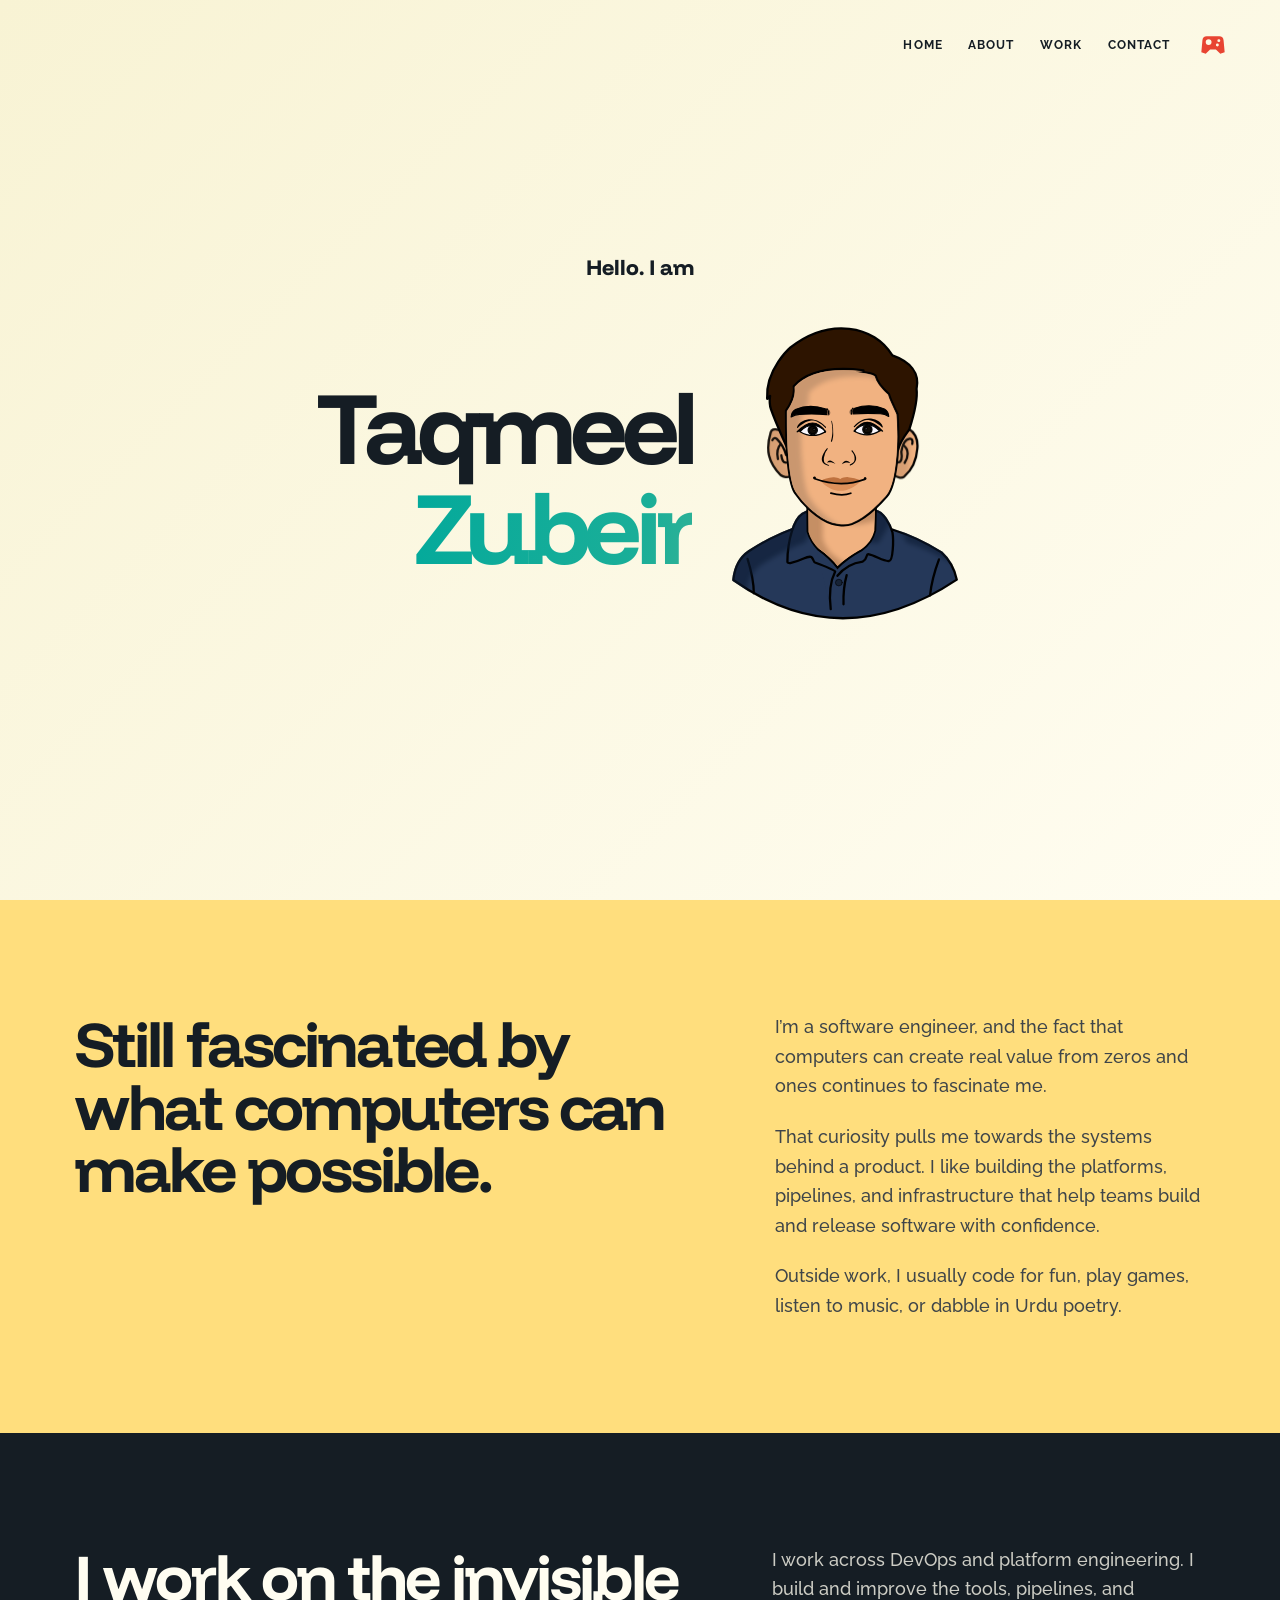
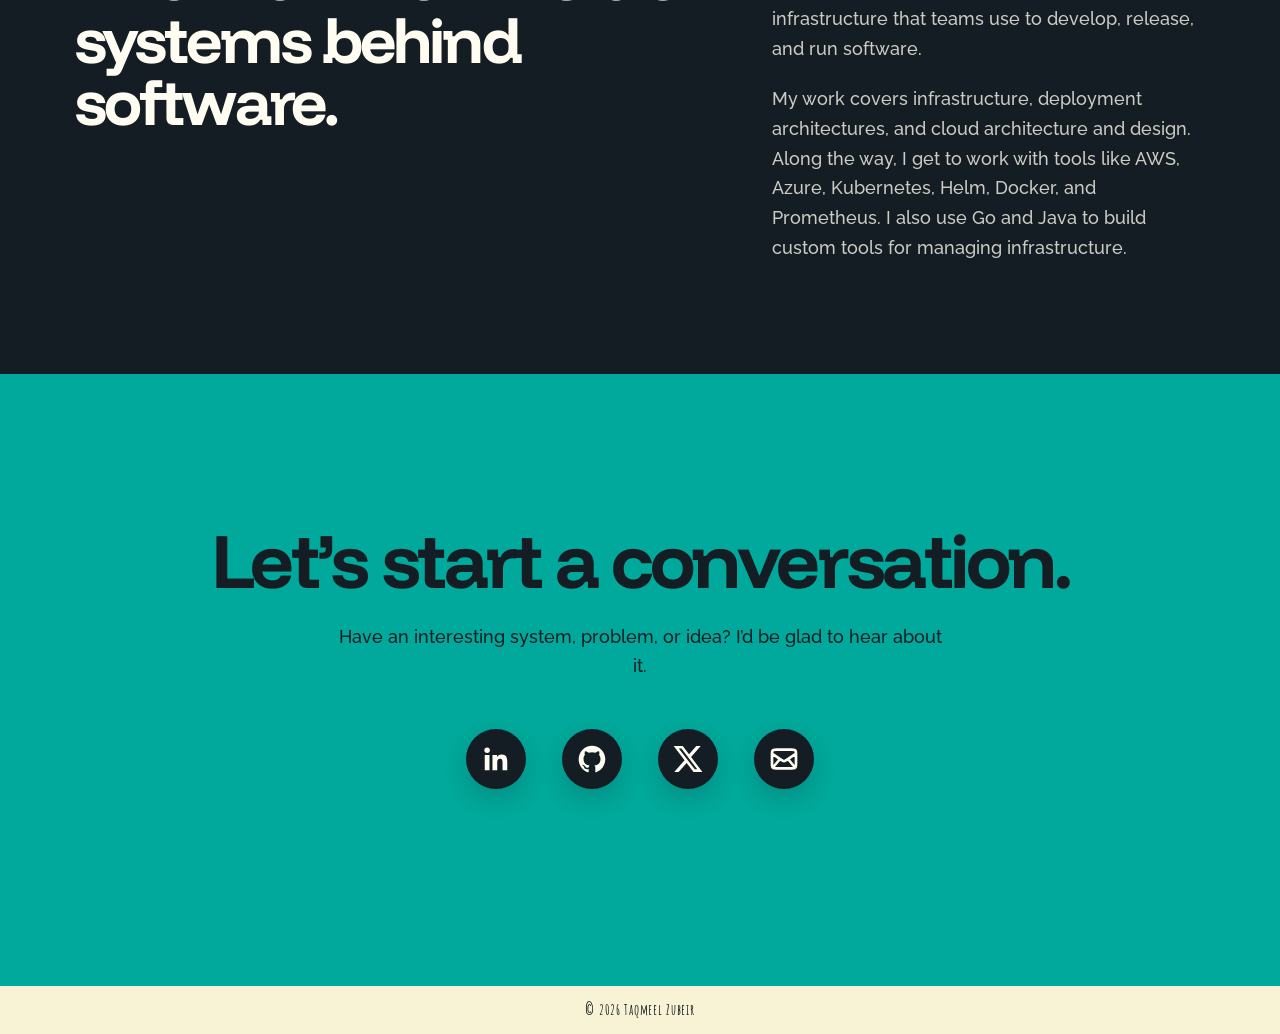
==== commit aab4b078: "feat: improve content" ====
--- a/src/index.html
+++ b/src/index.html
@@ -65,19 +65,19 @@
             <div class="section-shell split-layout">
                 <h2 id="about-title">Still fascinated by what computers can make possible.</h2>
                 <div class="prose">
-                    <p>I’m a software engineer, and the fact that computers can create real value from 0's and 1's continues to fascinate me.</p>
-                    <p>That curiosity usually pulls me toward the layers underneath a product: the platforms, pipelines, and infrastructure that help other people build with confidence.</p>
-                    <p>Away from work, I’m often coding for fun, playing games, listening to music, or finding my way back to Urdu poetry.</p>
+                    <p>I’m a software engineer, and the fact that computers can create real value from zeros and ones continues to fascinate me.</p>
+                    <p>That curiosity pulls me towards the systems behind a product. I like building the platforms, pipelines, and infrastructure that help teams build and release software with confidence.</p>
+                    <p>Outside work, I usually code for fun, play games, listen to music, or dabble in Urdu poetry.</p>
                 </div>
             </div>
         </section>
 
         <section class="work page-section" id="work" aria-labelledby="work-title">
             <div class="section-shell work-layout">
-                <h2 id="work-title">My work is mostly in DevOps and platform engineering.</h2>
+                <h2 id="work-title">I work on the invisible systems behind software.</h2>
                 <div class="work-copy">
-                    <p>I’m especially interested in building the tools, pipelines, and infrastructure that help teams deliver software.</p>
-                    <p>Most of my professional experience has been hands-on with Kubernetes—from deployments to debugging production issues. I also regularly work with AWS, Azure, Helm, Docker, Prometheus, and Grafana.</p>
+                    <p>I work across DevOps and platform engineering. I build and improve the tools, pipelines, and infrastructure that teams use to develop, release, and run software.</p>
+                    <p>My work covers infrastructure, deployment architectures, and cloud architecture and design. Along the way, I get to work with tools like AWS, Azure, Kubernetes, Helm, Docker, and Prometheus. I also use Go and Java to build custom tools for managing infrastructure.</p>
                 </div>
             </div>
         </section>
--- a/src/css/style.css
+++ b/src/css/style.css
@@ -505,7 +505,7 @@
   }
 
   .section-shell {
-    padding: 5rem 1rem;
+    padding: 5rem 1.25rem;
   }
 
   .site-nav {
--- a/src/css/style.css
+++ b/src/css/style.css
@@ -505,7 +505,7 @@
   }
 
   .section-shell {
-    padding: 5rem 1rem;
+    padding: 5rem 1.25rem;
   }
 
   .site-nav {
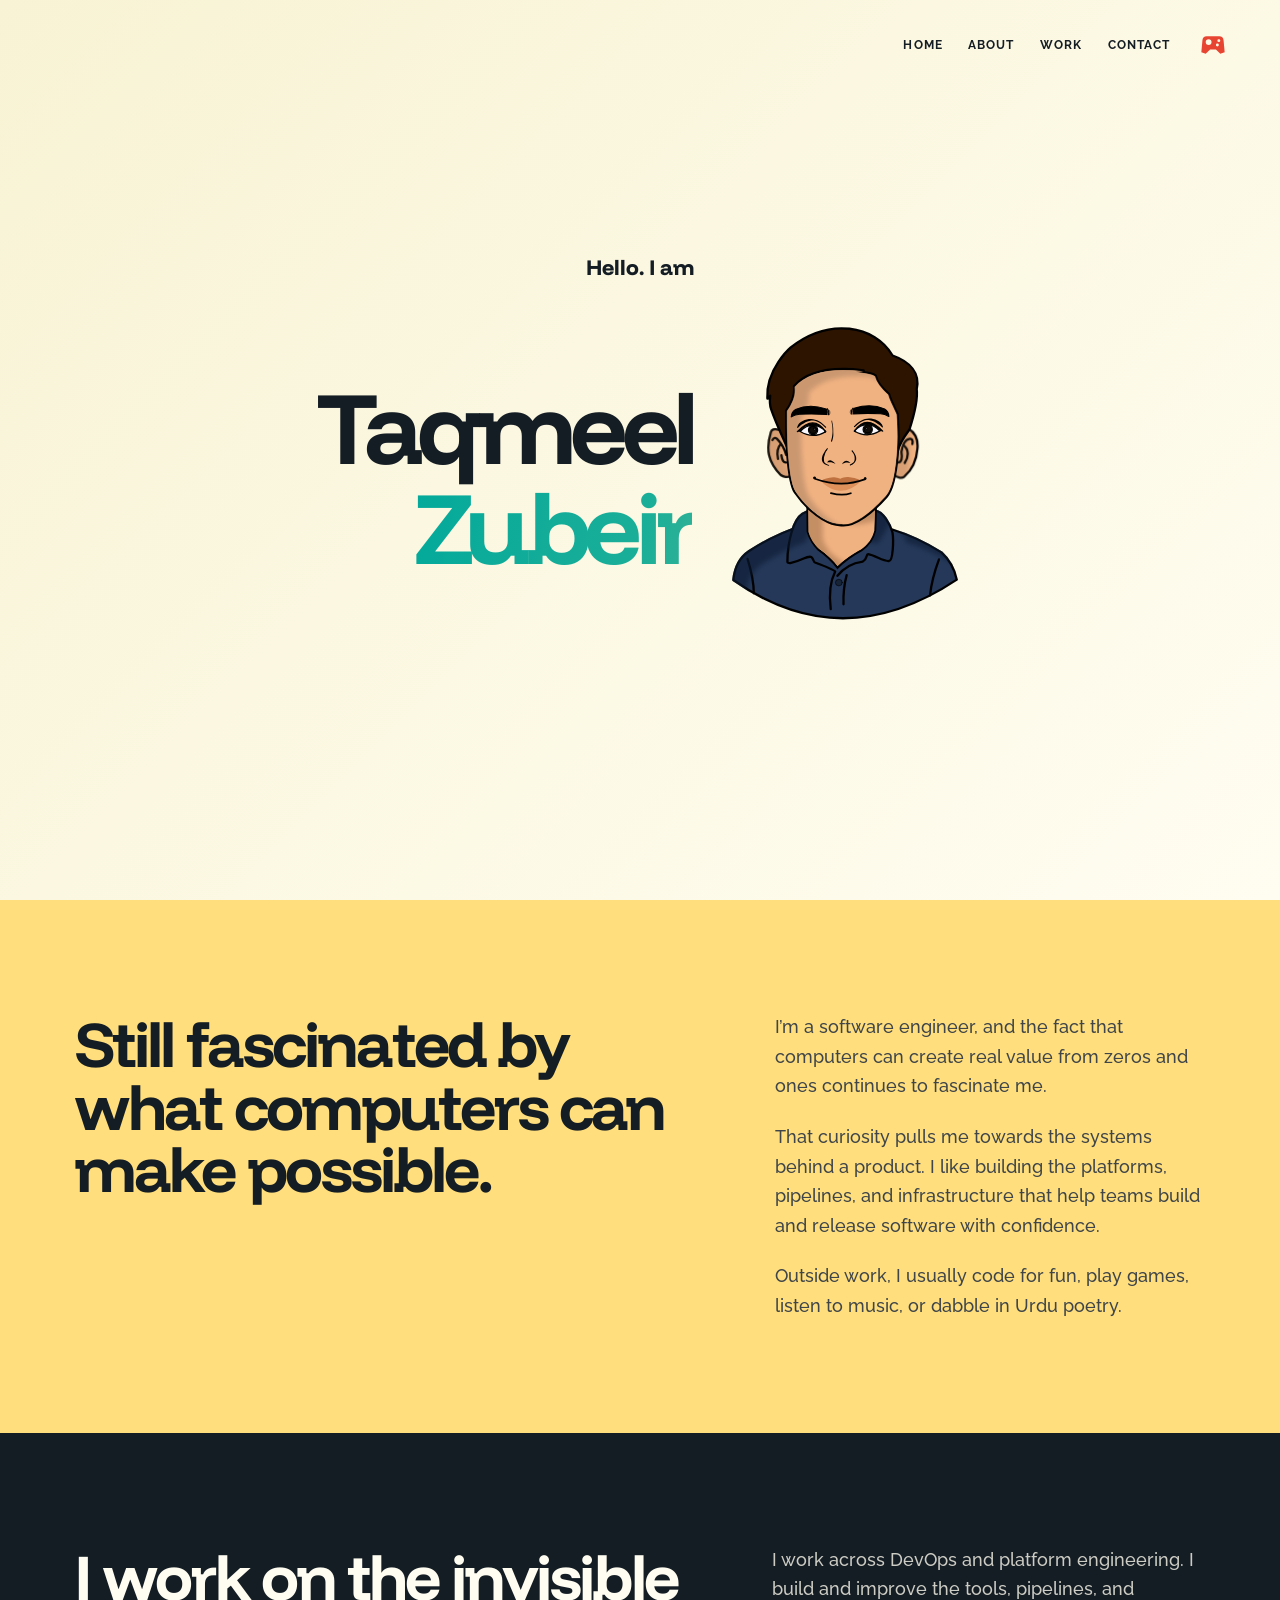
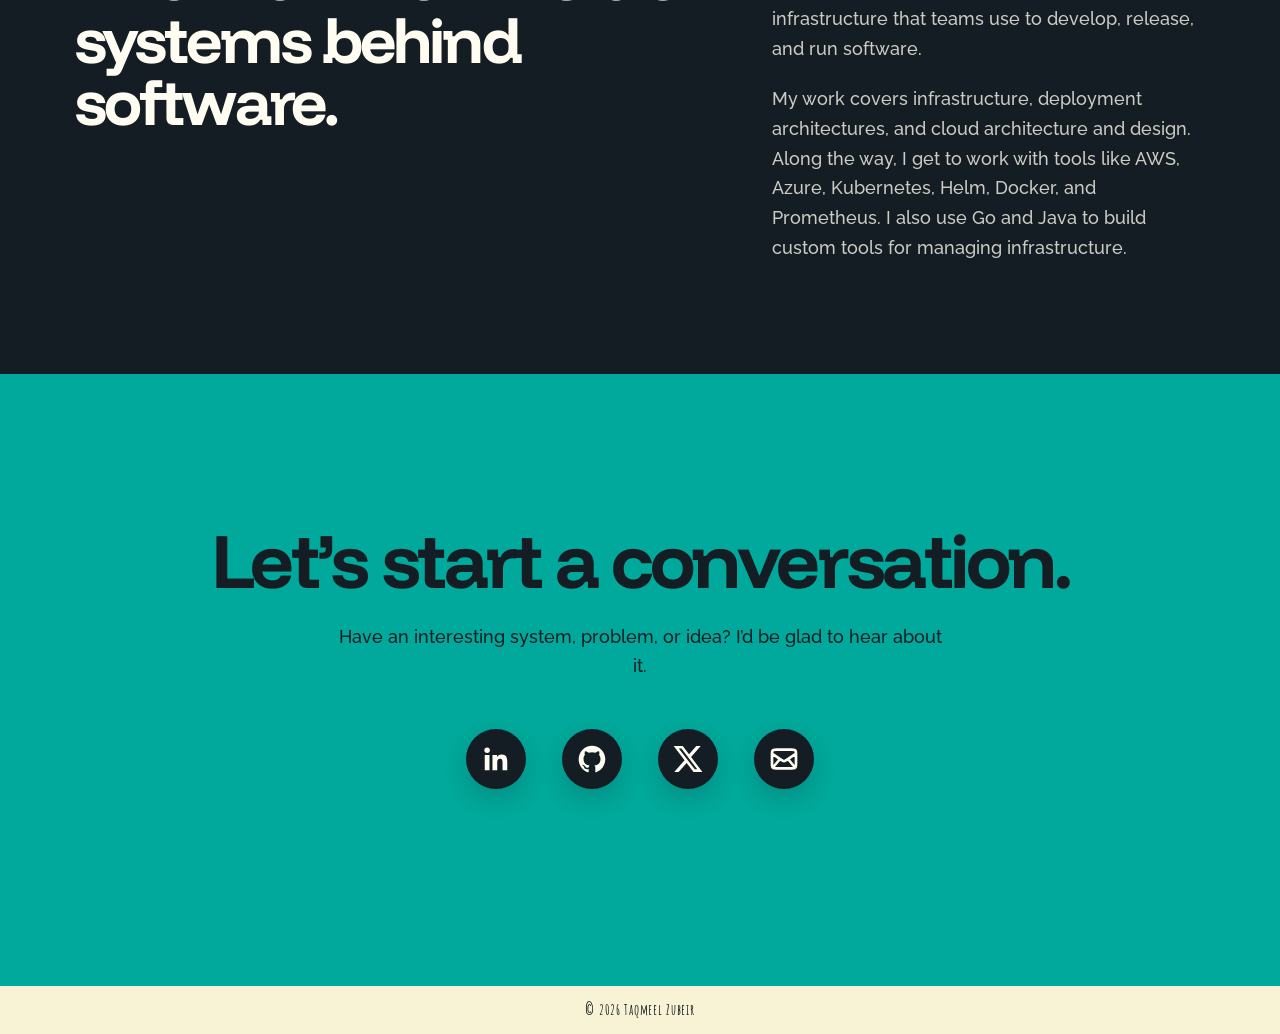
==== commit 8de09b61: "fix: resolve issue with font" ====
--- a/src/index.html
+++ b/src/index.html
@@ -13,9 +13,9 @@
     <link rel="preload" href="css/style.css" as="style">
     <link rel="stylesheet" href="css/style.css">
     <link rel="canonical" href="https://taqmeelzube.ir">
-    <link rel="preconnect" href="https://fonts.googleapis.com" crossorigin>
+    <link rel="preconnect" href="https://fonts.googleapis.com">
     <link rel="preconnect" href="https://fonts.gstatic.com" crossorigin>
-    <link href="https://fonts.googleapis.com/css2?family=Amatic+SC:wght@700&amp;family=Funnel+Display:wght@800&amp;family=Raleway:wght@100..900&amp;display=swap" rel="stylesheet">
+    <link href="https://fonts.googleapis.com/css2?family=Amatic+SC:wght@700&family=Funnel+Display:wght@800&family=Raleway:wght@100..900&display=swap" rel="stylesheet">
 
     <script type="application/ld+json">
         {
--- a/src/css/style.css
+++ b/src/css/style.css
@@ -169,15 +169,15 @@
   cursor: pointer;
   display: flex;
   font-family: var(--body);
-  font-size: 1.5rem;
-  height: 2.25rem;
+  font-size: 1.7rem;
+  height: 2.5rem;
   justify-content: center;
   line-height: 1;
   position: absolute;
   right: .75rem;
   top: .75rem;
   transition: color .18s ease;
-  width: 2.25rem;
+  width: 2.5rem;
 }
 
 .dialog-close:hover {
--- a/src/css/style.css
+++ b/src/css/style.css
@@ -169,15 +169,15 @@
   cursor: pointer;
   display: flex;
   font-family: var(--body);
-  font-size: 1.5rem;
-  height: 2.25rem;
+  font-size: 1.7rem;
+  height: 2.5rem;
   justify-content: center;
   line-height: 1;
   position: absolute;
   right: .75rem;
   top: .75rem;
   transition: color .18s ease;
-  width: 2.25rem;
+  width: 2.5rem;
 }
 
 .dialog-close:hover {
